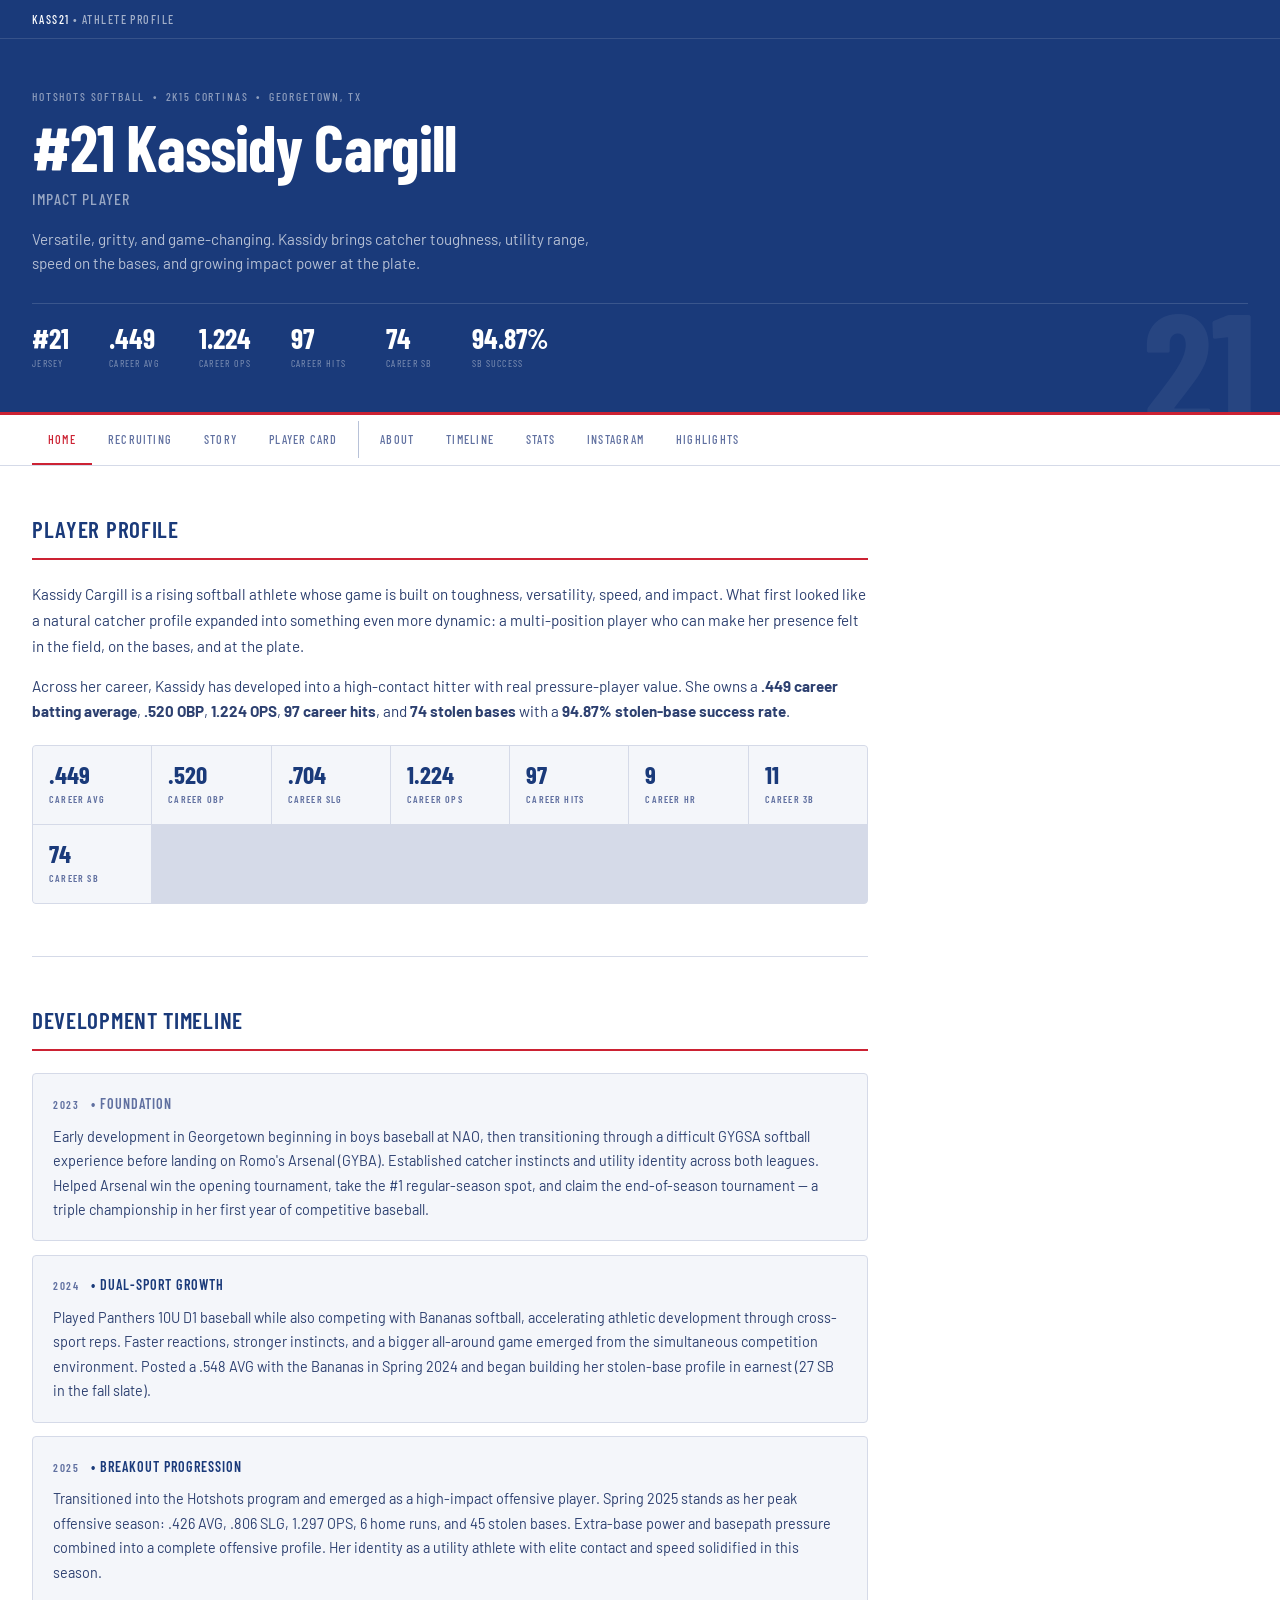
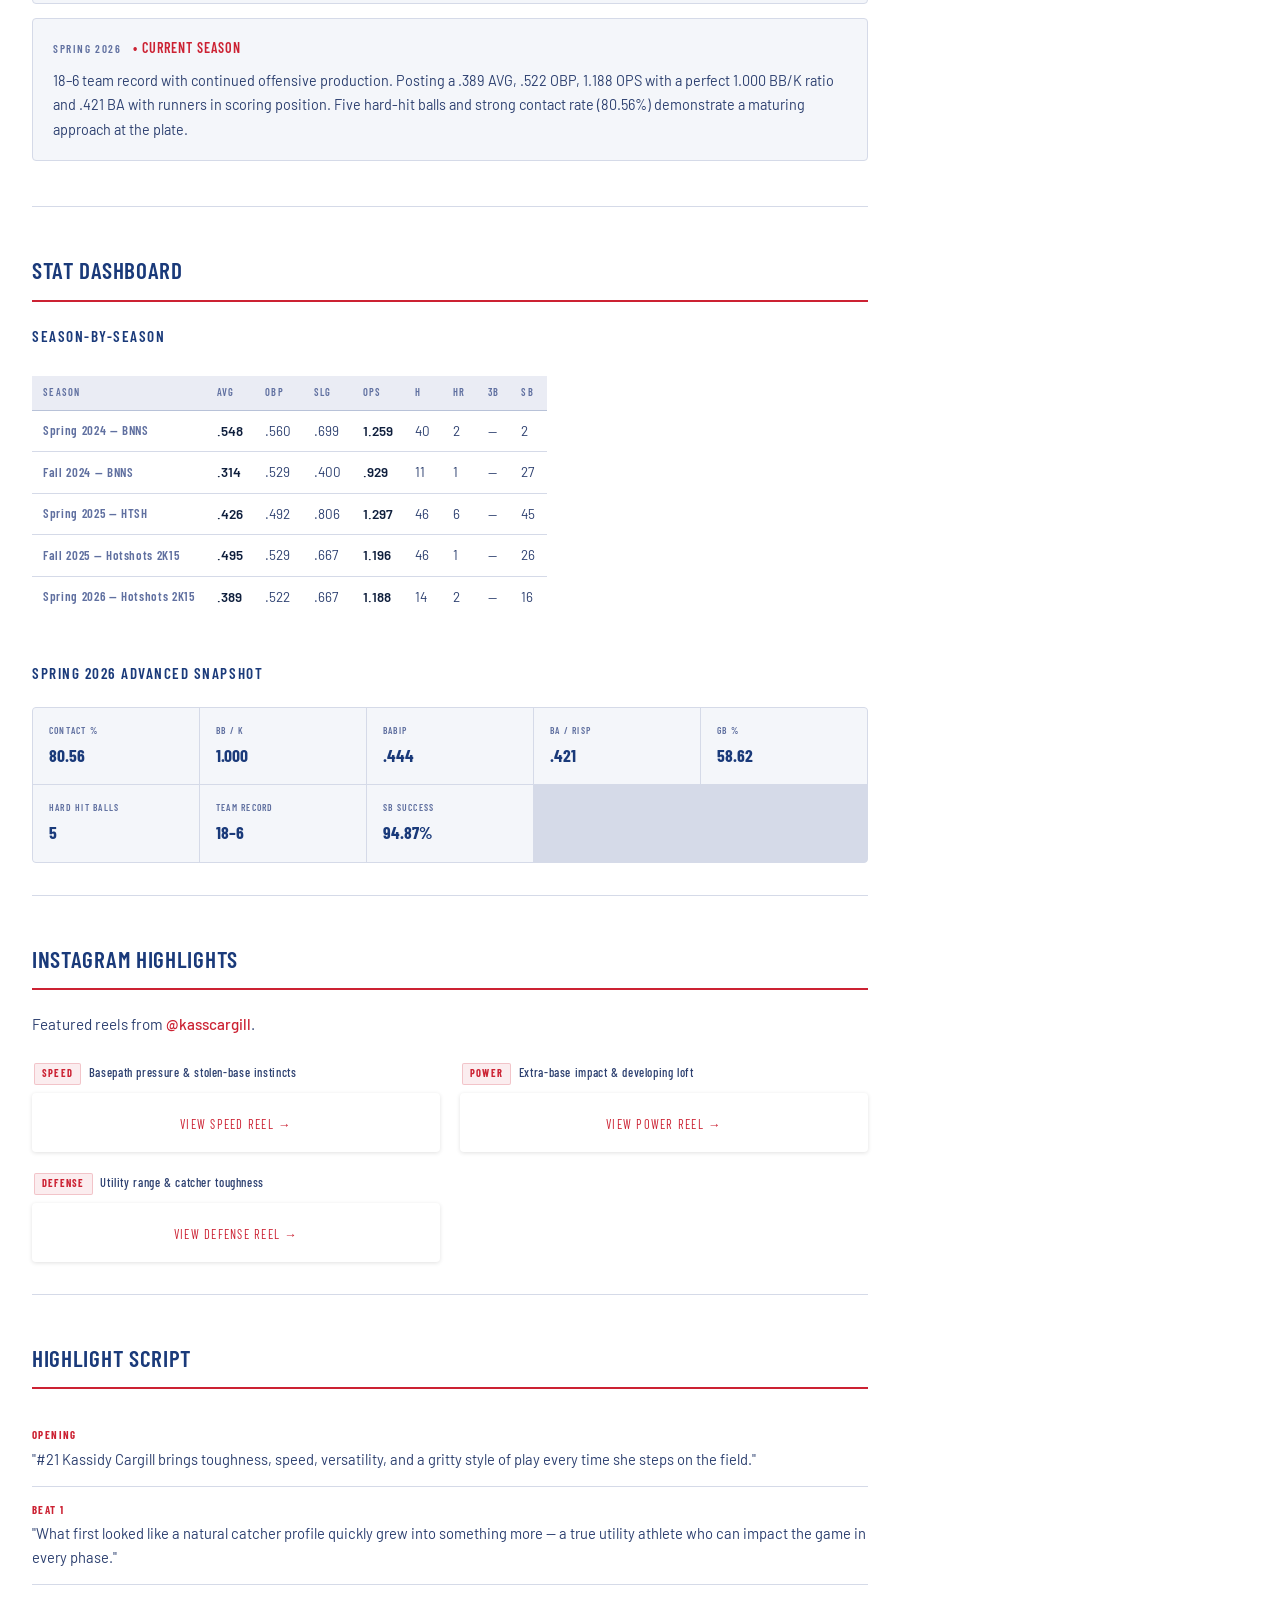
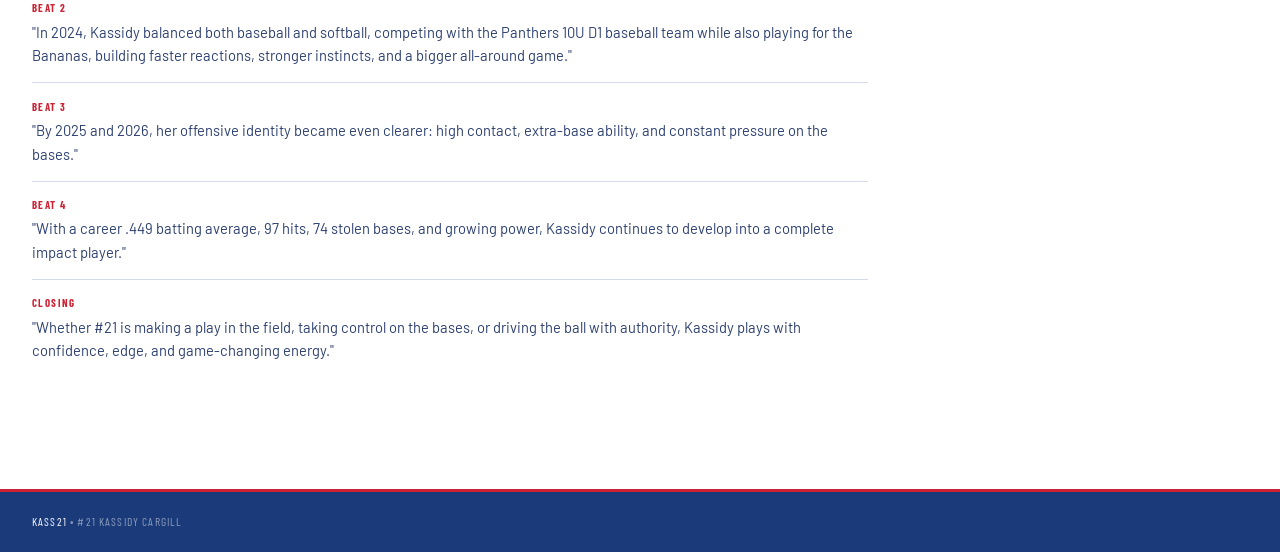
==== index.html @ 9a51c761 "Add files via upload" ====
<!DOCTYPE html>
<html lang="en">
<head>
    <meta charset="UTF-8" />
  <meta name="viewport" content="width=device-width, initial-scale=1.0" />
  <meta name="description" content="#21 Kassidy Cargill — Hotshots Softball, 2K15 Cortinas. .449 career AVG, 1.224 OPS, 74 stolen bases. Georgetown, TX." />
  <meta property="og:title" content="#21 Kassidy Cargill — Athlete Profile" />
  <meta property="og:description" content="Versatile utility athlete. .449 AVG · 1.224 OPS · 94.87% SB success. Georgetown, TX." />
  <meta property="og:type" content="website" />
  <meta property="og:url" content="https://jeremiah9980.github.io/kass21/index.html" />
  <meta name="twitter:card" content="summary" />
  <meta name="twitter:title" content="#21 Kassidy Cargill — Athlete Profile" />
  <meta name="twitter:description" content="Versatile utility athlete. .449 AVG · 1.224 OPS · 94.87% SB success. Georgetown, TX." />
  <title>Kassidy Cargill | #21 Athlete Profile</title>
  <link rel="preconnect" href="https://fonts.googleapis.com" />
  <link rel="preconnect" href="https://fonts.gstatic.com" crossorigin />
  <link href="https://fonts.googleapis.com/css2?family=Barlow+Condensed:wght@400;500;600;700&family=Barlow:ital,wght@0,400;0,500;1,400&display=swap" rel="stylesheet" />
  <style>
    *, *::before, *::after { box-sizing: border-box; margin: 0; padding: 0; }
    :root {
      --bg: #ffffff; --surf: #f4f6fa; --surf2: #eaecf4;
      --border: #d5dae8; --border2: #b8c2d8;
      --text: #0f1f3d; --muted: #6070a0; --dim: #2d4070;
      --red: #cc2233; --red-d: rgba(204,34,51,0.08); --red-b: rgba(204,34,51,0.20);
      --blue: #1a3a7a; --blue-d: rgba(26,58,122,0.07); --blue-b: rgba(26,58,122,0.18);
    }
    html { font-size: 16px; scroll-behavior: smooth; }
    body { background: var(--bg); color: var(--text); font-family: 'Barlow', sans-serif; font-weight: 400; line-height: 1.7; min-height: 100vh; }

    .brand-bar { background: var(--blue); border-bottom: 1px solid rgba(255,255,255,0.12); padding: 0.55rem 2rem; font-family: 'Barlow Condensed', sans-serif; font-size: 0.75rem; font-weight: 500; letter-spacing: 0.12em; text-transform: uppercase; color: rgba(255,255,255,0.6); }
    .brand-bar span { color: #fff; }

    .hero { background: var(--blue); border-bottom: 3px solid var(--red); padding: 3rem 2rem 2.5rem; position: relative; overflow: hidden; }
    .hero-eyebrow { font-family: 'Barlow Condensed', sans-serif; font-size: 0.72rem; font-weight: 500; letter-spacing: 0.16em; text-transform: uppercase; color: rgba(255,255,255,0.5); margin-bottom: 0.5rem; }
    .hero h1 { font-family: 'Barlow Condensed', sans-serif; font-size: clamp(2.4rem, 6vw, 4rem); font-weight: 700; line-height: 1; color: #fff; letter-spacing: -0.01em; margin-bottom: 0.4rem; }
    .hero-sub { font-family: 'Barlow Condensed', sans-serif; font-size: 1rem; font-weight: 500; letter-spacing: 0.06em; text-transform: uppercase; color: rgba(255,255,255,0.55); margin-bottom: 0.9rem; }
    .hero-desc { font-size: 0.95rem; color: rgba(255,255,255,0.68); max-width: 580px; line-height: 1.6; margin-bottom: 1.75rem; }
    .hero-stats { display: flex; gap: 2.5rem; flex-wrap: wrap; border-top: 1px solid rgba(255,255,255,0.14); padding-top: 1.25rem; }
    .hero-stat-val { font-family: 'Barlow Condensed', sans-serif; font-size: 1.75rem; font-weight: 700; color: #fff; line-height: 1; }
    .hero-stat-label { font-family: 'Barlow Condensed', sans-serif; font-size: 0.62rem; letter-spacing: 0.13em; text-transform: uppercase; color: rgba(255,255,255,0.45); margin-top: 3px; }

    nav { background: var(--bg); border-bottom: 1px solid var(--border); padding: 0 2rem; display: flex; gap: 0; overflow-x: auto; }
    nav a { display: inline-block; padding: 0.85rem 1rem; font-family: 'Barlow Condensed', sans-serif; font-size: 0.76rem; font-weight: 500; letter-spacing: 0.1em; text-transform: uppercase; color: var(--muted); text-decoration: none; border-bottom: 2px solid transparent; transition: color 0.15s, border-color 0.15s; white-space: nowrap; }
    nav a:hover { color: var(--red); border-bottom-color: var(--red); }
    nav > span { display: inline-block; width: 1px; background: var(--border2); margin: 0.4rem 0.25rem; align-self: stretch; }

    main { max-width: 900px; padding: 0 2rem 5rem; }

    section { padding: 2.75rem 0 2rem; border-bottom: 1px solid var(--border); }
    section:last-child { border-bottom: none; }

    h2 { font-family: 'Barlow Condensed', sans-serif; font-size: 1.45rem; font-weight: 600; letter-spacing: 0.03em; text-transform: uppercase; color: var(--blue); margin-bottom: 1.4rem; padding-bottom: 0.55rem; border-bottom: 2px solid var(--red); }
    h3 { font-family: 'Barlow Condensed', sans-serif; font-size: 0.95rem; font-weight: 600; letter-spacing: 0.1em; text-transform: uppercase; color: var(--blue); margin: 1.75rem 0 0.65rem; }
    h3:first-of-type { margin-top: 0; }
    p { font-size: 0.95rem; color: var(--dim); line-height: 1.7; margin-bottom: 0.85rem; }
    p:last-child { margin-bottom: 0; }

    /* metric grid */
    .metric-grid { display: grid; grid-template-columns: repeat(auto-fit, minmax(110px, 1fr)); gap: 1px; background: var(--border); border: 1px solid var(--border); border-radius: 4px; overflow: hidden; margin: 1.25rem 0; }
    .metric-cell { background: var(--surf); padding: 1rem 1rem; }
    .metric-val { font-family: 'Barlow Condensed', sans-serif; font-size: 1.55rem; font-weight: 700; color: var(--blue); line-height: 1; }
    .metric-label { font-family: 'Barlow Condensed', sans-serif; font-size: 0.62rem; font-weight: 600; letter-spacing: 0.12em; text-transform: uppercase; color: var(--muted); margin-top: 4px; }

    /* timeline phases */
    .phase { background: var(--surf); border: 1px solid var(--border); border-radius: 4px; padding: 1.1rem 1.25rem; margin-bottom: 0.85rem; }
    .phase-header { display: flex; align-items: baseline; gap: 0.75rem; margin-bottom: 0.55rem; flex-wrap: wrap; }
    .phase-date { font-family: 'Barlow Condensed', sans-serif; font-size: 0.7rem; font-weight: 600; letter-spacing: 0.14em; text-transform: uppercase; color: var(--muted); }
    .phase-name { font-family: 'Barlow Condensed', sans-serif; font-size: 0.88rem; font-weight: 600; letter-spacing: 0.07em; text-transform: uppercase; }
    .phase-name.foundation { color: var(--muted); }
    .phase-name.breakout   { color: var(--blue); }
    .phase-name.transition { color: var(--blue); }
    .phase-name.champion   { color: var(--red); }
    .phase p { font-size: 0.9rem; }

    /* stats table */
    .stat-table { width: 100%; border-collapse: collapse; font-size: 0.84rem; margin: 1rem 0; overflow-x: auto; display: block; }
    .stat-table th { font-family: 'Barlow Condensed', sans-serif; font-size: 0.65rem; letter-spacing: 0.12em; text-transform: uppercase; color: var(--muted); text-align: left; padding: 0.5rem 0.7rem; border-bottom: 1px solid var(--border2); font-weight: 600; background: var(--surf2); white-space: nowrap; }
    .stat-table td { padding: 0.55rem 0.7rem; color: var(--dim); border-bottom: 1px solid var(--border); white-space: nowrap; }
    .stat-table tr:last-child td { border-bottom: none; }
    .stat-table td.bold { font-weight: 600; color: var(--text); }
    .stat-table td.season { font-family: 'Barlow Condensed', sans-serif; font-size: 0.8rem; font-weight: 600; color: var(--muted); letter-spacing: 0.05em; }
    .stat-table tr:hover td { background: var(--surf); }

    /* advanced snapshot */
    .adv-grid { display: grid; grid-template-columns: repeat(auto-fit, minmax(140px, 1fr)); gap: 1px; background: var(--border); border: 1px solid var(--border); border-radius: 4px; overflow: hidden; margin-top: 1.25rem; }
    .adv-cell { background: var(--surf); padding: 0.85rem 1rem; }
    .adv-label { font-family: 'Barlow Condensed', sans-serif; font-size: 0.6rem; font-weight: 600; letter-spacing: 0.13em; text-transform: uppercase; color: var(--muted); margin-bottom: 3px; }
    .adv-val { font-family: 'Barlow Condensed', sans-serif; font-size: 1.1rem; font-weight: 700; color: var(--blue); }

    /* instagram */
    .ig-grid { display: grid; grid-template-columns: repeat(auto-fit, minmax(240px, 1fr)); gap: 1rem; }
    .ig-card { background: var(--surf); border: 1px solid var(--border); border-radius: 4px; overflow: hidden; }
    .ig-card-head { background: var(--blue); padding: 0.65rem 1rem; }
    .ig-card-tag { font-family: 'Barlow Condensed', sans-serif; font-size: 1rem; font-weight: 700; color: #fff; }
    .ig-card-sub { font-family: 'Barlow Condensed', sans-serif; font-size: 0.68rem; letter-spacing: 0.1em; text-transform: uppercase; color: rgba(255,255,255,0.55); margin-top: 1px; }
    .ig-card-body { padding: 0.9rem 1rem; }
    .ig-card-body p { font-size: 0.85rem; color: var(--dim); margin-bottom: 0.6rem; }
    .ig-link { font-family: 'Barlow Condensed', sans-serif; font-size: 0.72rem; font-weight: 600; letter-spacing: 0.08em; text-transform: uppercase; color: var(--red); text-decoration: none; }
    .ig-link:hover { text-decoration: underline; }

    /* reel script */
    .reel-item { padding: 0.9rem 0; border-bottom: 1px solid var(--border); }
    .reel-item:last-child { border-bottom: none; }
    .reel-beat { font-family: 'Barlow Condensed', sans-serif; font-size: 0.68rem; font-weight: 700; letter-spacing: 0.13em; text-transform: uppercase; color: var(--red); margin-bottom: 3px; }
    .reel-text { font-size: 0.92rem; color: var(--dim); line-height: 1.6; }

    /* ── INSTAGRAM EMBEDS ── */
    .ig-embed-grid { display: grid; grid-template-columns: repeat(auto-fit, minmax(280px, 1fr)); gap: 1.25rem; align-items: start; }
    .ig-embed-wrap { display: flex; flex-direction: column; gap: 0.5rem; }
    .ig-embed-label { font-family: 'Barlow Condensed', sans-serif; font-size: 0.78rem; font-weight: 500; letter-spacing: 0.05em; color: var(--dim); padding: 0 2px; }
    .ig-embed-tag { display: inline-block; background: var(--red-d); color: var(--red); border: 1px solid var(--red-b); font-weight: 700; font-size: 0.65rem; letter-spacing: 0.12em; text-transform: uppercase; padding: 1px 7px; border-radius: 2px; margin-right: 4px; }

    footer { background: var(--blue); border-top: 3px solid var(--red); padding: 1.25rem 2rem; font-family: 'Barlow Condensed', sans-serif; font-size: 0.72rem; letter-spacing: 0.1em; text-transform: uppercase; color: rgba(255,255,255,0.5); }
    footer span { color: #fff; }
    nav a.active, nav a[aria-current="page"] {
      color: var(--red);
      border-bottom-color: var(--red);
    }
  </style>
</head>
<body>

<div class="brand-bar"><span>Kass21</span> &bull; Athlete Profile</div>

<header class="hero">
  <div style="font-family:'Barlow Condensed',sans-serif;font-size:clamp(5rem,18vw,10rem);font-weight:700;line-height:1;color:rgba(255,255,255,0.06);position:absolute;right:1.5rem;bottom:-0.2em;pointer-events:none;user-select:none;" aria-hidden="true">21</div>
  <p class="hero-eyebrow">Hotshots Softball &nbsp;&bull;&nbsp; 2K15 Cortinas &nbsp;&bull;&nbsp; Georgetown, TX</p>
  <h1>#21 Kassidy Cargill</h1>
  <p class="hero-sub">Impact Player</p>
  <p class="hero-desc">Versatile, gritty, and game-changing. Kassidy brings catcher toughness, utility range, speed on the bases, and growing impact power at the plate.</p>
  <div class="hero-stats">
    <div><div class="hero-stat-val">#21</div><div class="hero-stat-label">Jersey</div></div>
    <div><div class="hero-stat-val">.449</div><div class="hero-stat-label">Career AVG</div></div>
    <div><div class="hero-stat-val">1.224</div><div class="hero-stat-label">Career OPS</div></div>
    <div><div class="hero-stat-val">97</div><div class="hero-stat-label">Career Hits</div></div>
    <div><div class="hero-stat-val">74</div><div class="hero-stat-label">Career SB</div></div>
    <div><div class="hero-stat-val">94.87%</div><div class="hero-stat-label">SB Success</div></div>
  </div>
</header>

<nav>
    <a href="index.html" aria-current="page" class="active">Home</a>
    <a href="recruiting_v2.html">Recruiting</a>
    <a href="story.html">Story</a>
    <a href="player-card.html">Player Card</a>
    <span style="display:inline-block;width:1px;background:var(--border2);margin:0.4rem 0.3rem;align-self:stretch;"></span>
    <a href="#about">About</a>
    <a href="#timeline">Timeline</a>
    <a href="#stats">Stats</a>
    <a href="#instagram">Instagram</a>
    <a href="#reel">Highlights</a>
  </nav>

<main>

  <section id="about">
    <h2>Player Profile</h2>
    <p>Kassidy Cargill is a rising softball athlete whose game is built on toughness, versatility, speed, and impact. What first looked like a natural catcher profile expanded into something even more dynamic: a multi-position player who can make her presence felt in the field, on the bases, and at the plate.</p>
    <p>Across her career, Kassidy has developed into a high-contact hitter with real pressure-player value. She owns a <strong>.449 career batting average</strong>, <strong>.520 OBP</strong>, <strong>1.224 OPS</strong>, <strong>97 career hits</strong>, and <strong>74 stolen bases</strong> with a <strong>94.87% stolen-base success rate</strong>.</p>

    <div class="metric-grid">
      <div class="metric-cell"><div class="metric-val">.449</div><div class="metric-label">Career AVG</div></div>
      <div class="metric-cell"><div class="metric-val">.520</div><div class="metric-label">Career OBP</div></div>
      <div class="metric-cell"><div class="metric-val">.704</div><div class="metric-label">Career SLG</div></div>
      <div class="metric-cell"><div class="metric-val">1.224</div><div class="metric-label">Career OPS</div></div>
      <div class="metric-cell"><div class="metric-val">97</div><div class="metric-label">Career Hits</div></div>
      <div class="metric-cell"><div class="metric-val">9</div><div class="metric-label">Career HR</div></div>
      <div class="metric-cell"><div class="metric-val">11</div><div class="metric-label">Career 3B</div></div>
      <div class="metric-cell"><div class="metric-val">74</div><div class="metric-label">Career SB</div></div>
    </div>
  </section>

  <section id="timeline">
    <h2>Development Timeline</h2>

    <div class="phase">
      <div class="phase-header">
        <span class="phase-date">2023</span>
        <span class="phase-name foundation">&bull; Foundation</span>
      </div>
      <p>Early development in Georgetown beginning in boys baseball at NAO, then transitioning through a difficult GYGSA softball experience before landing on Romo's Arsenal (GYBA). Established catcher instincts and utility identity across both leagues. Helped Arsenal win the opening tournament, take the #1 regular-season spot, and claim the end-of-season tournament — a triple championship in her first year of competitive baseball.</p>
    </div>

    <div class="phase">
      <div class="phase-header">
        <span class="phase-date">2024</span>
        <span class="phase-name transition">&bull; Dual-Sport Growth</span>
      </div>
      <p>Played Panthers 10U D1 baseball while also competing with Bananas softball, accelerating athletic development through cross-sport reps. Faster reactions, stronger instincts, and a bigger all-around game emerged from the simultaneous competition environment. Posted a .548 AVG with the Bananas in Spring 2024 and began building her stolen-base profile in earnest (27 SB in the fall slate).</p>
    </div>

    <div class="phase">
      <div class="phase-header">
        <span class="phase-date">2025</span>
        <span class="phase-name breakout">&bull; Breakout Progression</span>
      </div>
      <p>Transitioned into the Hotshots program and emerged as a high-impact offensive player. Spring 2025 stands as her peak offensive season: .426 AVG, .806 SLG, 1.297 OPS, 6 home runs, and 45 stolen bases. Extra-base power and basepath pressure combined into a complete offensive profile. Her identity as a utility athlete with elite contact and speed solidified in this season.</p>
    </div>

    <div class="phase">
      <div class="phase-header">
        <span class="phase-date">Spring 2026</span>
        <span class="phase-name champion">&bull; Current Season</span>
      </div>
      <p>18–6 team record with continued offensive production. Posting a .389 AVG, .522 OBP, 1.188 OPS with a perfect 1.000 BB/K ratio and .421 BA with runners in scoring position. Five hard-hit balls and strong contact rate (80.56%) demonstrate a maturing approach at the plate.</p>
    </div>
  </section>

  <section id="stats">
    <h2>Stat Dashboard</h2>

    <h3>Season-by-Season</h3>
    <div style="overflow-x:auto;">
      <table class="stat-table">
        <thead>
          <tr>
            <th>Season</th>
            <th>AVG</th>
            <th>OBP</th>
            <th>SLG</th>
            <th>OPS</th>
            <th>H</th>
            <th>HR</th>
            <th>3B</th>
            <th>SB</th>
          </tr>
        </thead>
        <tbody>
          <tr>
            <td class="season">Spring 2024 — BNNS</td>
            <td class="bold">.548</td><td>.560</td><td>.699</td><td class="bold">1.259</td>
            <td>40</td><td>2</td><td>—</td><td>2</td>
          </tr>
          <tr>
            <td class="season">Fall 2024 — BNNS</td>
            <td class="bold">.314</td><td>.529</td><td>.400</td><td class="bold">.929</td>
            <td>11</td><td>1</td><td>—</td><td>27</td>
          </tr>
          <tr>
            <td class="season">Spring 2025 — HTSH</td>
            <td class="bold">.426</td><td>.492</td><td>.806</td><td class="bold">1.297</td>
            <td>46</td><td>6</td><td>—</td><td>45</td>
          </tr>
          <tr>
            <td class="season">Fall 2025 — Hotshots 2K15</td>
            <td class="bold">.495</td><td>.529</td><td>.667</td><td class="bold">1.196</td>
            <td>46</td><td>1</td><td>—</td><td>26</td>
          </tr>
          <tr>
            <td class="season">Spring 2026 — Hotshots 2K15</td>
            <td class="bold">.389</td><td>.522</td><td>.667</td><td class="bold">1.188</td>
            <td>14</td><td>2</td><td>—</td><td>16</td>
          </tr>
        </tbody>
      </table>
    </div>

    <h3>Spring 2026 Advanced Snapshot</h3>
    <div class="adv-grid">
      <div class="adv-cell"><div class="adv-label">Contact %</div><div class="adv-val">80.56</div></div>
      <div class="adv-cell"><div class="adv-label">BB / K</div><div class="adv-val">1.000</div></div>
      <div class="adv-cell"><div class="adv-label">BABIP</div><div class="adv-val">.444</div></div>
      <div class="adv-cell"><div class="adv-label">BA / RISP</div><div class="adv-val">.421</div></div>
      <div class="adv-cell"><div class="adv-label">GB %</div><div class="adv-val">58.62</div></div>
      <div class="adv-cell"><div class="adv-label">Hard Hit Balls</div><div class="adv-val">5</div></div>
      <div class="adv-cell"><div class="adv-label">Team Record</div><div class="adv-val">18–6</div></div>
      <div class="adv-cell"><div class="adv-label">SB Success</div><div class="adv-val">94.87%</div></div>
    </div>
  </section>

    <section id="instagram">
    <h2>Instagram Highlights</h2>
    <p style="margin-bottom:1.5rem;">Featured reels from <a href="https://instagram.com/kasscargill" style="color:var(--red);text-decoration:none;font-weight:500;" target="_blank">@kasscargill</a>.</p>

    <div class="ig-embed-grid">

      <div class="ig-embed-wrap">
        <div class="ig-embed-label"><span class="ig-embed-tag">Speed</span> Basepath pressure &amp; stolen-base instincts</div>
        <blockquote class="instagram-media"
          data-instgrm-captioned
          data-instgrm-permalink="https://www.instagram.com/reel/DOzhUEeAPxw/?utm_source=ig_embed"
          data-instgrm-version="14"
          style="background:#fff;border:0;border-radius:4px;box-shadow:0 1px 4px rgba(0,0,0,0.12);margin:0;min-width:0;padding:0;width:100%;">
          <div style="padding:1rem;text-align:center;"><a href="https://www.instagram.com/reel/DOzhUEeAPxw/" target="_blank" style="color:var(--red);font-family:'Barlow Condensed',sans-serif;font-size:0.78rem;letter-spacing:0.1em;text-transform:uppercase;text-decoration:none;">View Speed Reel &rarr;</a></div>
        </blockquote>
      </div>

      <div class="ig-embed-wrap">
        <div class="ig-embed-label"><span class="ig-embed-tag">Power</span> Extra-base impact &amp; developing loft</div>
        <blockquote class="instagram-media"
          data-instgrm-captioned
          data-instgrm-permalink="https://www.instagram.com/reel/DWRMNXgANr9/?utm_source=ig_embed"
          data-instgrm-version="14"
          style="background:#fff;border:0;border-radius:4px;box-shadow:0 1px 4px rgba(0,0,0,0.12);margin:0;min-width:0;padding:0;width:100%;">
          <div style="padding:1rem;text-align:center;"><a href="https://www.instagram.com/reel/DWRMNXgANr9/" target="_blank" style="color:var(--red);font-family:'Barlow Condensed',sans-serif;font-size:0.78rem;letter-spacing:0.1em;text-transform:uppercase;text-decoration:none;">View Power Reel &rarr;</a></div>
        </blockquote>
      </div>

      <div class="ig-embed-wrap">
        <div class="ig-embed-label"><span class="ig-embed-tag">Defense</span> Utility range &amp; catcher toughness</div>
        <blockquote class="instagram-media"
          data-instgrm-captioned
          data-instgrm-permalink="https://www.instagram.com/reel/DVEUSjmAOhD/?utm_source=ig_embed"
          data-instgrm-version="14"
          style="background:#fff;border:0;border-radius:4px;box-shadow:0 1px 4px rgba(0,0,0,0.12);margin:0;min-width:0;padding:0;width:100%;">
          <div style="padding:1rem;text-align:center;"><a href="https://www.instagram.com/reel/DVEUSjmAOhD/" target="_blank" style="color:var(--red);font-family:'Barlow Condensed',sans-serif;font-size:0.78rem;letter-spacing:0.1em;text-transform:uppercase;text-decoration:none;">View Defense Reel &rarr;</a></div>
        </blockquote>
      </div>

    </div>
    <script async src="//www.instagram.com/embed.js"></script>
  </section>

  <section id="reel">
    <h2>Highlight Script</h2>

    <div class="reel-item">
      <div class="reel-beat">Opening</div>
      <div class="reel-text">"#21 Kassidy Cargill brings toughness, speed, versatility, and a gritty style of play every time she steps on the field."</div>
    </div>
    <div class="reel-item">
      <div class="reel-beat">Beat 1</div>
      <div class="reel-text">"What first looked like a natural catcher profile quickly grew into something more — a true utility athlete who can impact the game in every phase."</div>
    </div>
    <div class="reel-item">
      <div class="reel-beat">Beat 2</div>
      <div class="reel-text">"In 2024, Kassidy balanced both baseball and softball, competing with the Panthers 10U D1 baseball team while also playing for the Bananas, building faster reactions, stronger instincts, and a bigger all-around game."</div>
    </div>
    <div class="reel-item">
      <div class="reel-beat">Beat 3</div>
      <div class="reel-text">"By 2025 and 2026, her offensive identity became even clearer: high contact, extra-base ability, and constant pressure on the bases."</div>
    </div>
    <div class="reel-item">
      <div class="reel-beat">Beat 4</div>
      <div class="reel-text">"With a career .449 batting average, 97 hits, 74 stolen bases, and growing power, Kassidy continues to develop into a complete impact player."</div>
    </div>
    <div class="reel-item">
      <div class="reel-beat">Closing</div>
      <div class="reel-text">"Whether #21 is making a play in the field, taking control on the bases, or driving the ball with authority, Kassidy plays with confidence, edge, and game-changing energy."</div>
    </div>
  </section>

</main>

<footer><span>Kass21</span> &bull; #21 Kassidy Cargill</footer>

</body>
</html>
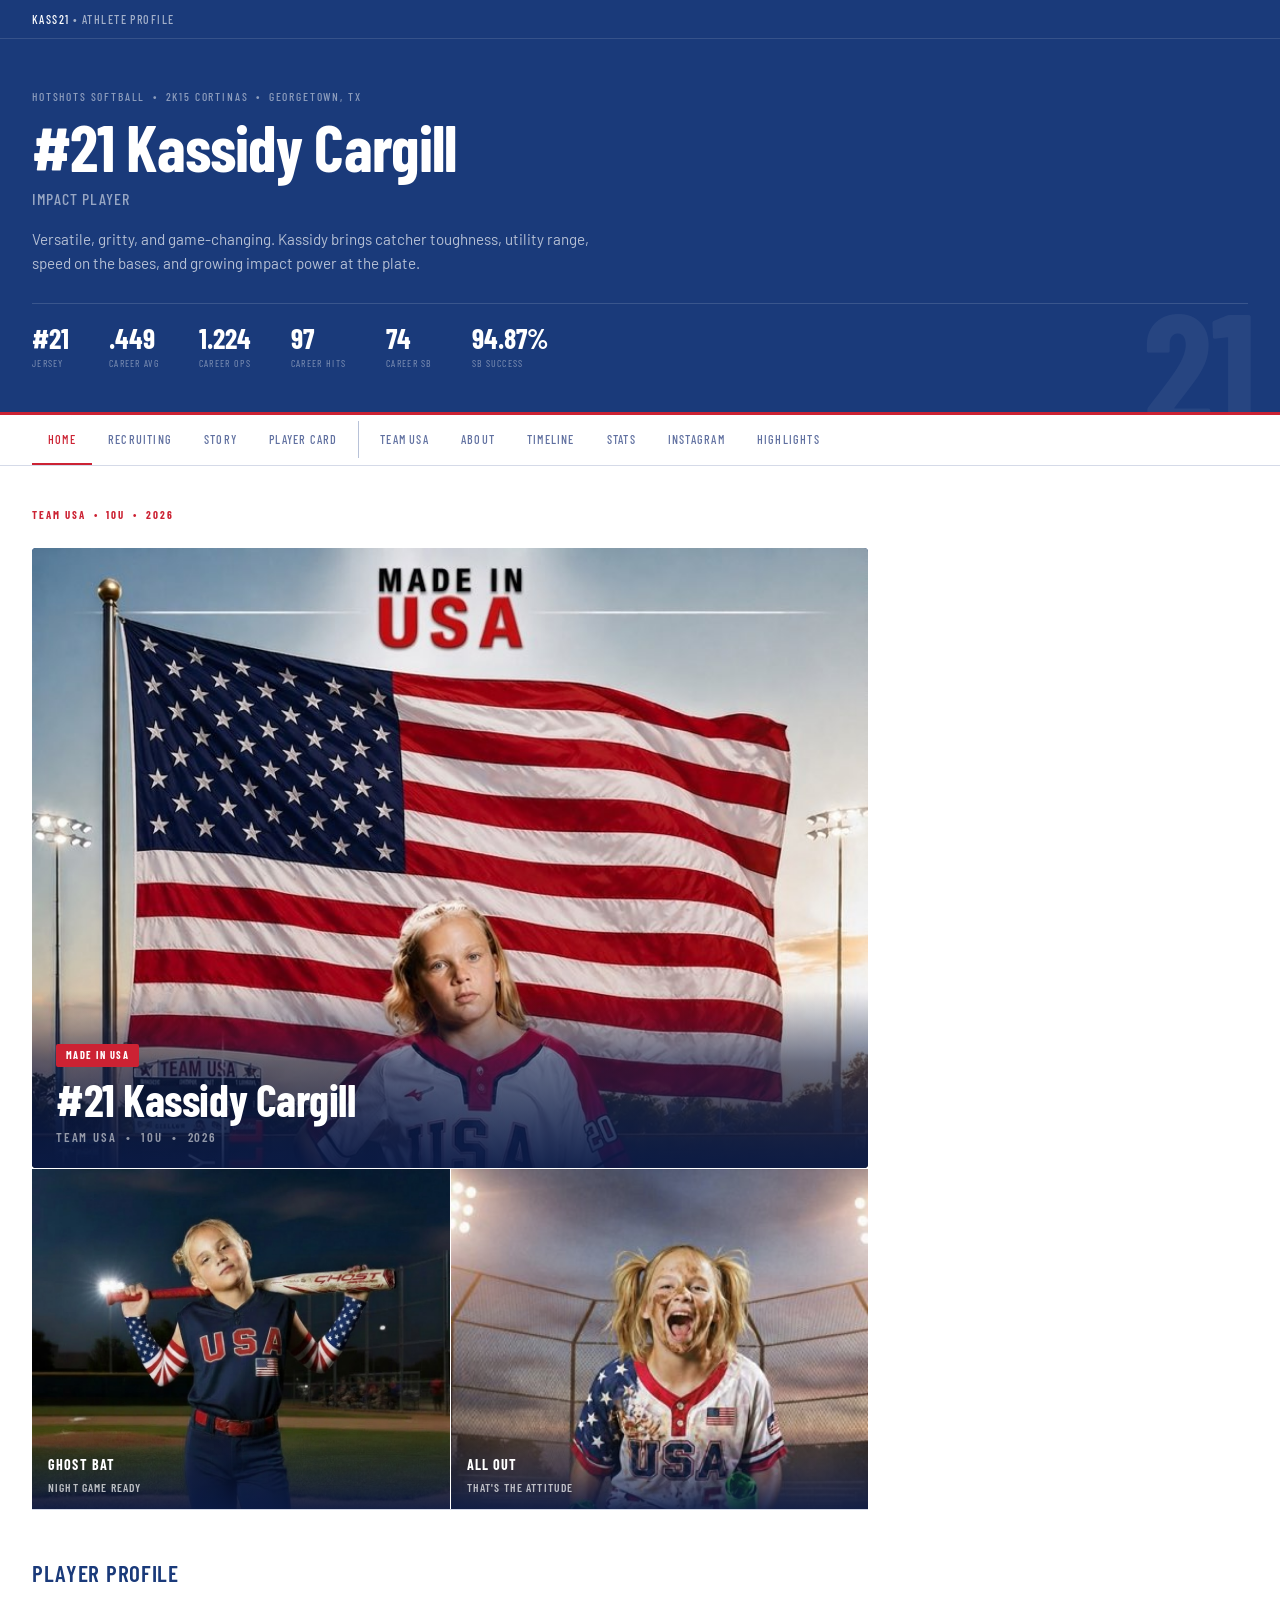
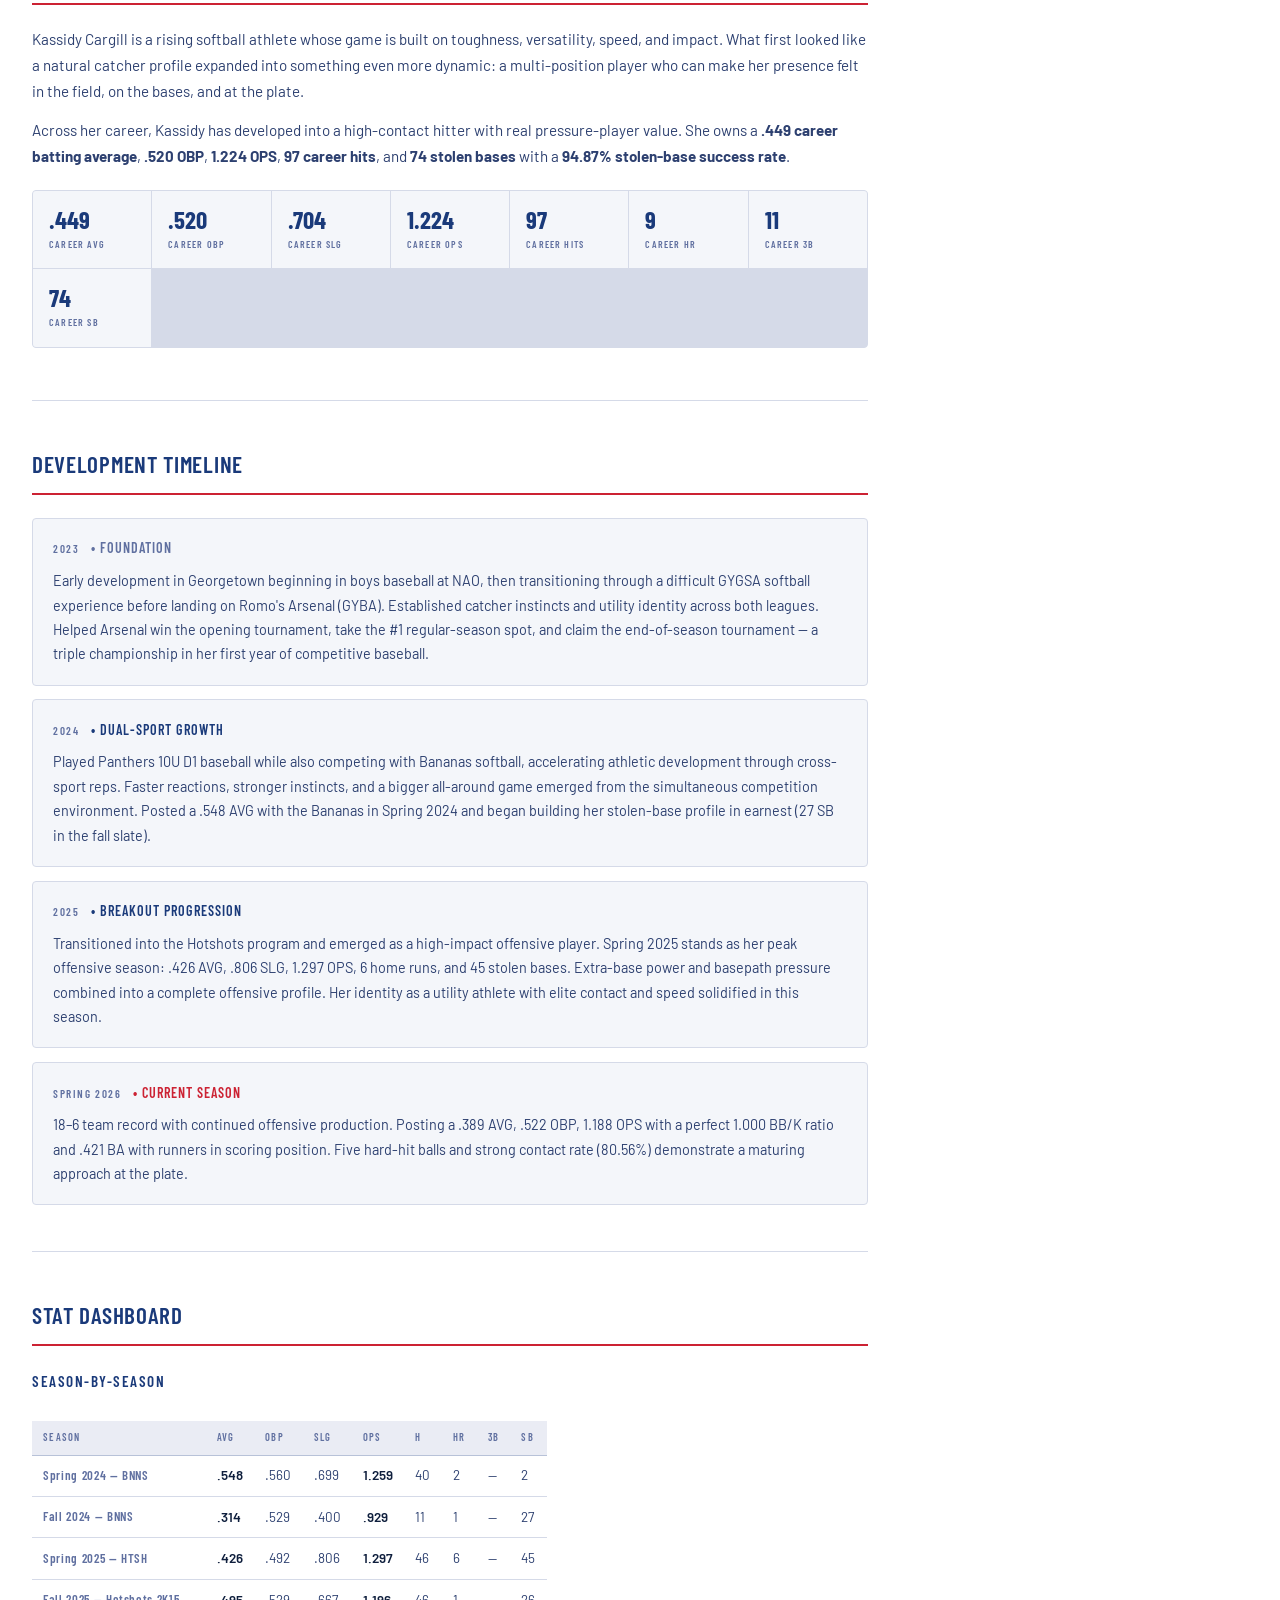
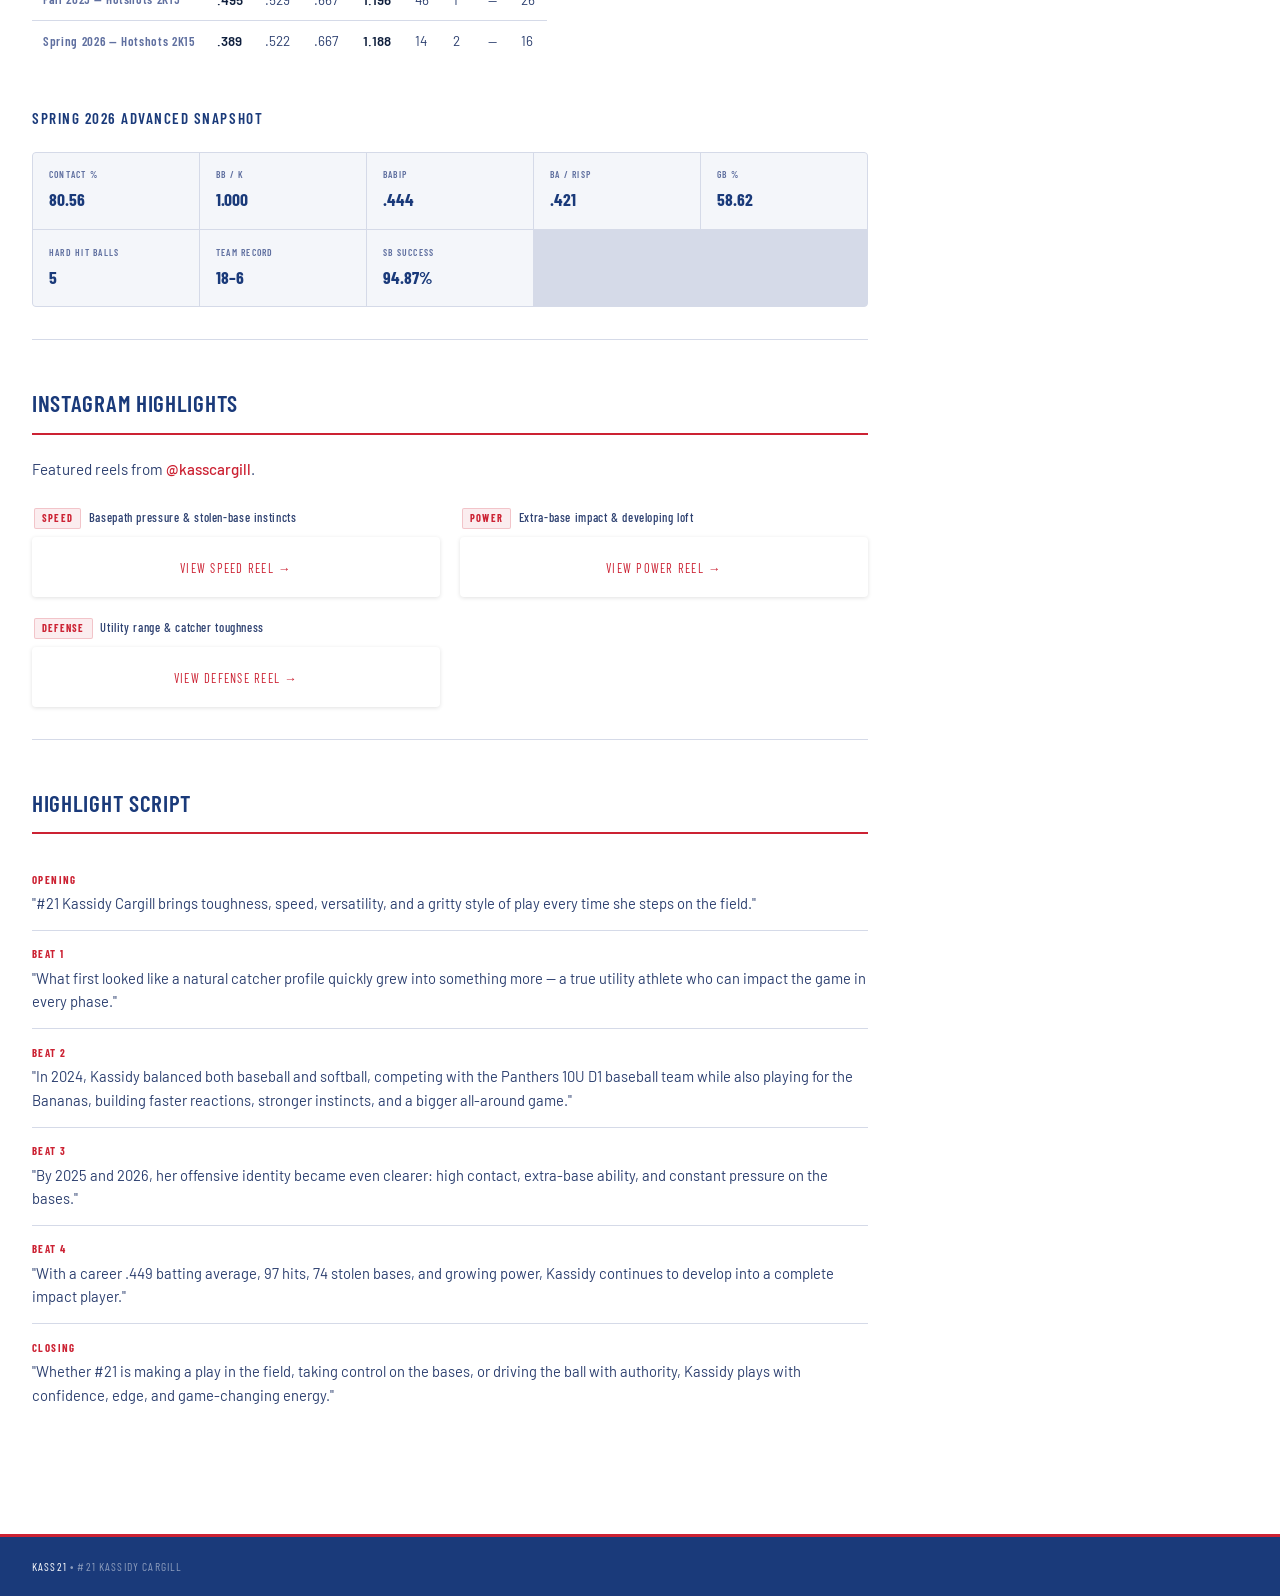
==== commit 2f9c42bf: "Add files via upload" ====
--- a/index.html
+++ b/index.html
@@ -110,6 +110,120 @@
     .ig-embed-label { font-family: 'Barlow Condensed', sans-serif; font-size: 0.78rem; font-weight: 500; letter-spacing: 0.05em; color: var(--dim); padding: 0 2px; }
     .ig-embed-tag { display: inline-block; background: var(--red-d); color: var(--red); border: 1px solid var(--red-b); font-weight: 700; font-size: 0.65rem; letter-spacing: 0.12em; text-transform: uppercase; padding: 1px 7px; border-radius: 2px; margin-right: 4px; }
 
+
+    /* ── TEAM USA FEATURE ── */
+    .usa-section {
+      padding: 0;
+      border-bottom: 1px solid var(--border);
+    }
+    .usa-header {
+      display: flex;
+      align-items: baseline;
+      gap: 1rem;
+      padding: 2.5rem 0 1.5rem;
+      flex-wrap: wrap;
+    }
+    .usa-eyebrow {
+      font-family: 'Barlow Condensed', sans-serif;
+      font-size: 0.68rem;
+      font-weight: 700;
+      letter-spacing: 0.18em;
+      text-transform: uppercase;
+      color: var(--red);
+    }
+    /* Hero portrait — full bleed feature card */
+    .usa-portrait-wrap {
+      position: relative;
+      border-radius: 4px;
+      overflow: hidden;
+      background: var(--blue);
+      margin-bottom: 1px;
+    }
+    .usa-portrait-wrap img {
+      width: 100%;
+      display: block;
+      max-height: 620px;
+      object-fit: cover;
+      object-position: top center;
+    }
+    .usa-portrait-badge {
+      position: absolute;
+      bottom: 0;
+      left: 0;
+      right: 0;
+      background: linear-gradient(to top, rgba(10,26,70,0.95) 0%, rgba(10,26,70,0.6) 60%, transparent 100%);
+      padding: 3rem 1.5rem 1.25rem;
+    }
+    .usa-portrait-title {
+      font-family: 'Barlow Condensed', sans-serif;
+      font-size: clamp(1.8rem, 5vw, 2.8rem);
+      font-weight: 700;
+      color: #ffffff;
+      line-height: 1;
+      letter-spacing: -0.01em;
+      margin-bottom: 0.3rem;
+    }
+    .usa-portrait-sub {
+      font-family: 'Barlow Condensed', sans-serif;
+      font-size: 0.8rem;
+      font-weight: 600;
+      letter-spacing: 0.14em;
+      text-transform: uppercase;
+      color: rgba(255,255,255,0.55);
+    }
+    .usa-portrait-tag {
+      display: inline-block;
+      background: var(--red);
+      color: #fff;
+      font-family: 'Barlow Condensed', sans-serif;
+      font-size: 0.65rem;
+      font-weight: 700;
+      letter-spacing: 0.14em;
+      text-transform: uppercase;
+      padding: 3px 10px;
+      border-radius: 2px;
+      margin-bottom: 0.6rem;
+    }
+    /* Two supporting photos */
+    .usa-duo {
+      display: grid;
+      grid-template-columns: 1fr 1fr;
+      gap: 1px;
+    }
+    @media (max-width: 500px) { .usa-duo { grid-template-columns: 1fr; } }
+    .usa-duo-cell {
+      position: relative;
+      background: var(--blue);
+      overflow: hidden;
+    }
+    .usa-duo-cell img {
+      width: 100%;
+      display: block;
+      height: 340px;
+      object-fit: cover;
+      object-position: top center;
+      transition: transform 0.4s ease;
+    }
+    .usa-duo-cell:hover img { transform: scale(1.03); }
+    .usa-duo-caption {
+      position: absolute;
+      bottom: 0; left: 0; right: 0;
+      background: linear-gradient(to top, rgba(10,26,70,0.9) 0%, transparent 100%);
+      padding: 1.5rem 1rem 0.75rem;
+      font-family: 'Barlow Condensed', sans-serif;
+      font-size: 0.72rem;
+      font-weight: 600;
+      letter-spacing: 0.1em;
+      text-transform: uppercase;
+      color: rgba(255,255,255,0.7);
+    }
+    .usa-duo-caption strong {
+      display: block;
+      font-size: 0.88rem;
+      color: #fff;
+      margin-bottom: 1px;
+    }
+
     footer { background: var(--blue); border-top: 3px solid var(--red); padding: 1.25rem 2rem; font-family: 'Barlow Condensed', sans-serif; font-size: 0.72rem; letter-spacing: 0.1em; text-transform: uppercase; color: rgba(255,255,255,0.5); }
     footer span { color: #fff; }
     nav a.active, nav a[aria-current="page"] {
@@ -144,6 +258,7 @@
     <a href="story.html">Story</a>
     <a href="player-card.html">Player Card</a>
     <span style="display:inline-block;width:1px;background:var(--border2);margin:0.4rem 0.3rem;align-self:stretch;"></span>
+    <a href="#teamusa">Team USA</a>
     <a href="#about">About</a>
     <a href="#timeline">Timeline</a>
     <a href="#stats">Stats</a>
@@ -152,6 +267,44 @@
   </nav>
 
 <main>
+
+  <!-- ── TEAM USA ── -->
+  <section id="teamusa" class="usa-section">
+    <div class="usa-header">
+      <span class="usa-eyebrow">Team USA &nbsp;&bull;&nbsp; 10U &nbsp;&bull;&nbsp; 2026</span>
+    </div>
+
+    <!-- Feature portrait -->
+    <div class="usa-portrait-wrap">
+      <img
+        src="usa-official-portrait-2026.jpeg"
+        alt="Kassidy Cargill — Team USA official portrait, #21, 10U, 2026. Standing at home plate with American flag backdrop."
+      />
+      <div class="usa-portrait-badge">
+        <div class="usa-portrait-tag">Made in USA</div>
+        <div class="usa-portrait-title">#21 Kassidy Cargill</div>
+        <div class="usa-portrait-sub">Team USA &nbsp;&bull;&nbsp; 10U &nbsp;&bull;&nbsp; 2026</div>
+      </div>
+    </div>
+
+    <!-- Duo row -->
+    <div class="usa-duo">
+      <div class="usa-duo-cell">
+        <img
+          src="usa-night-ghost-bat.jpeg"
+          alt="Kassidy Cargill — night game photo in navy USA jersey with star-and-stripe sleeves, Ghost bat over shoulders at home plate."
+        />
+        <div class="usa-duo-caption"><strong>Ghost Bat</strong>Night Game Ready</div>
+      </div>
+      <div class="usa-duo-cell">
+        <img
+          src="usa-action-celebration.png"
+          alt="Kassidy Cargill — action celebration shot in USA uniform, mud-covered, exuberant, holding green bats."
+        />
+        <div class="usa-duo-caption"><strong>All Out</strong>That's the attitude</div>
+      </div>
+    </div>
+  </section>
 
   <section id="about">
     <h2>Player Profile</h2>
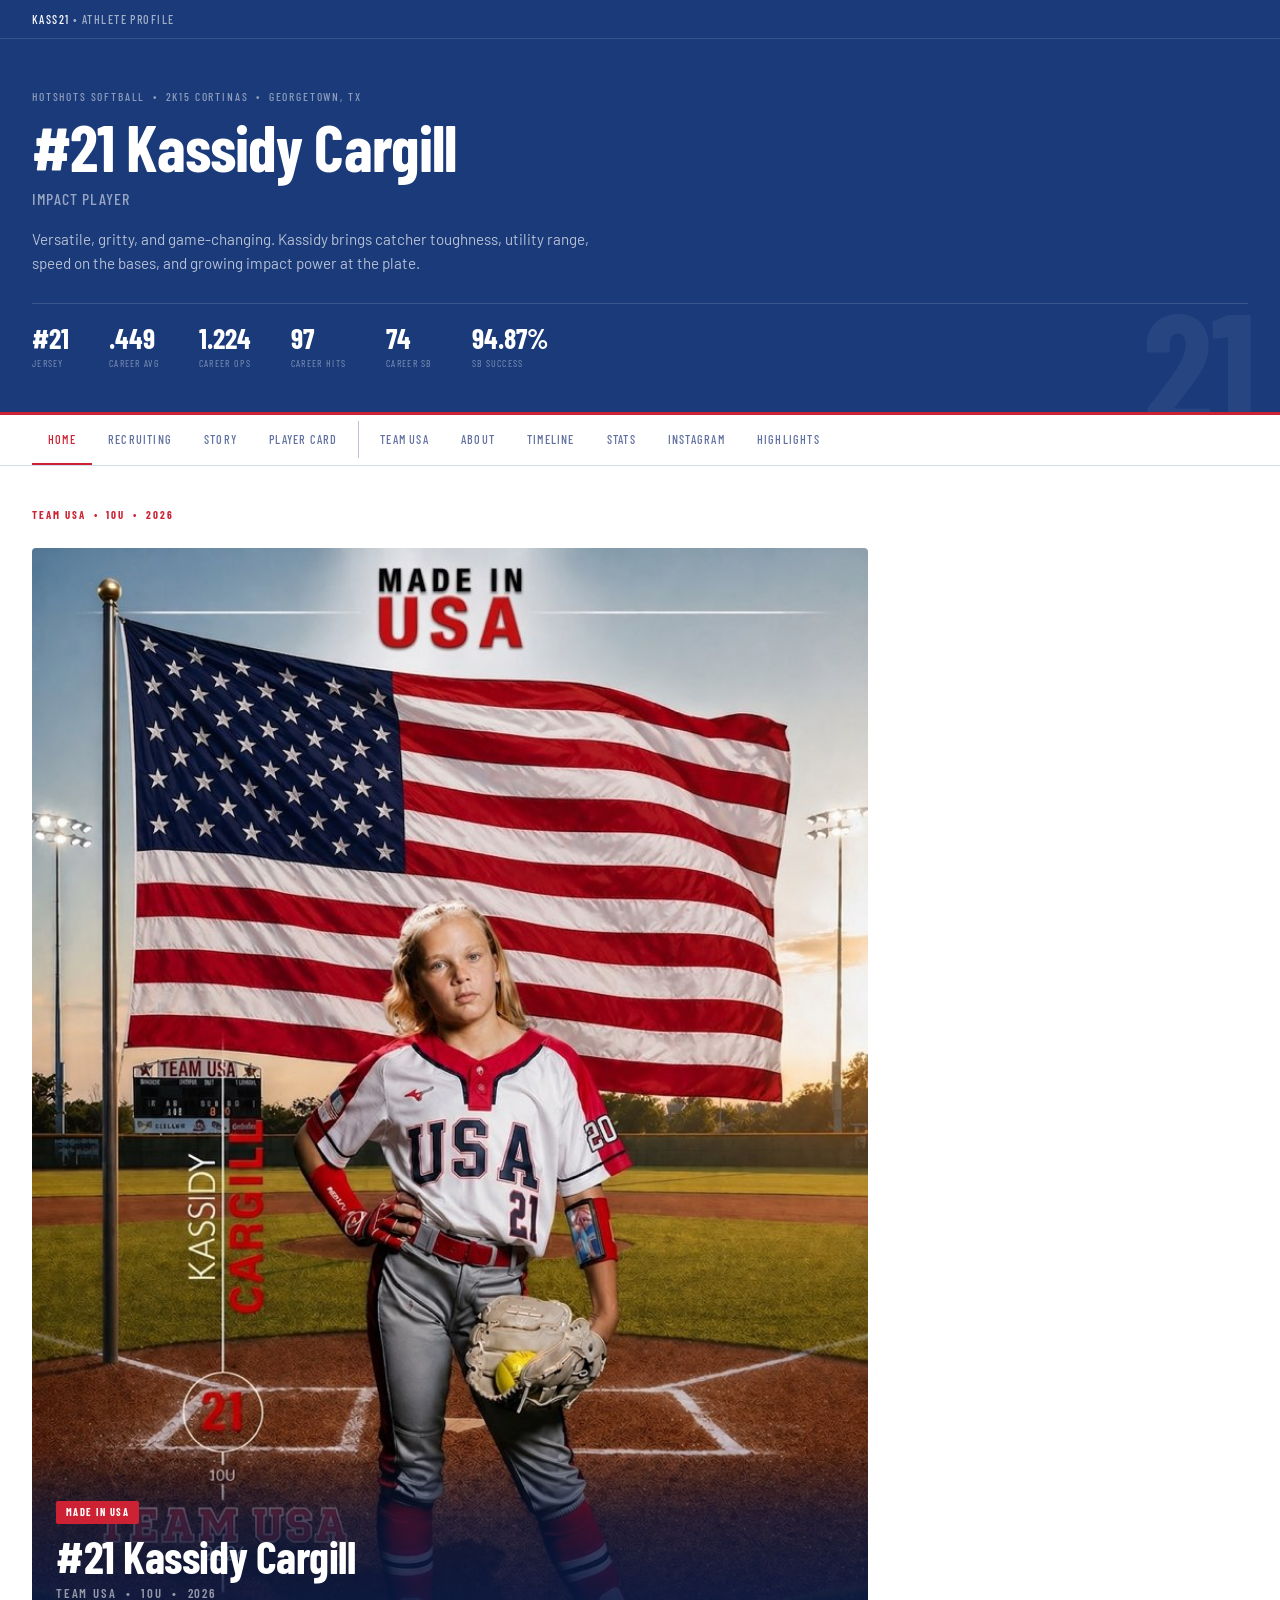
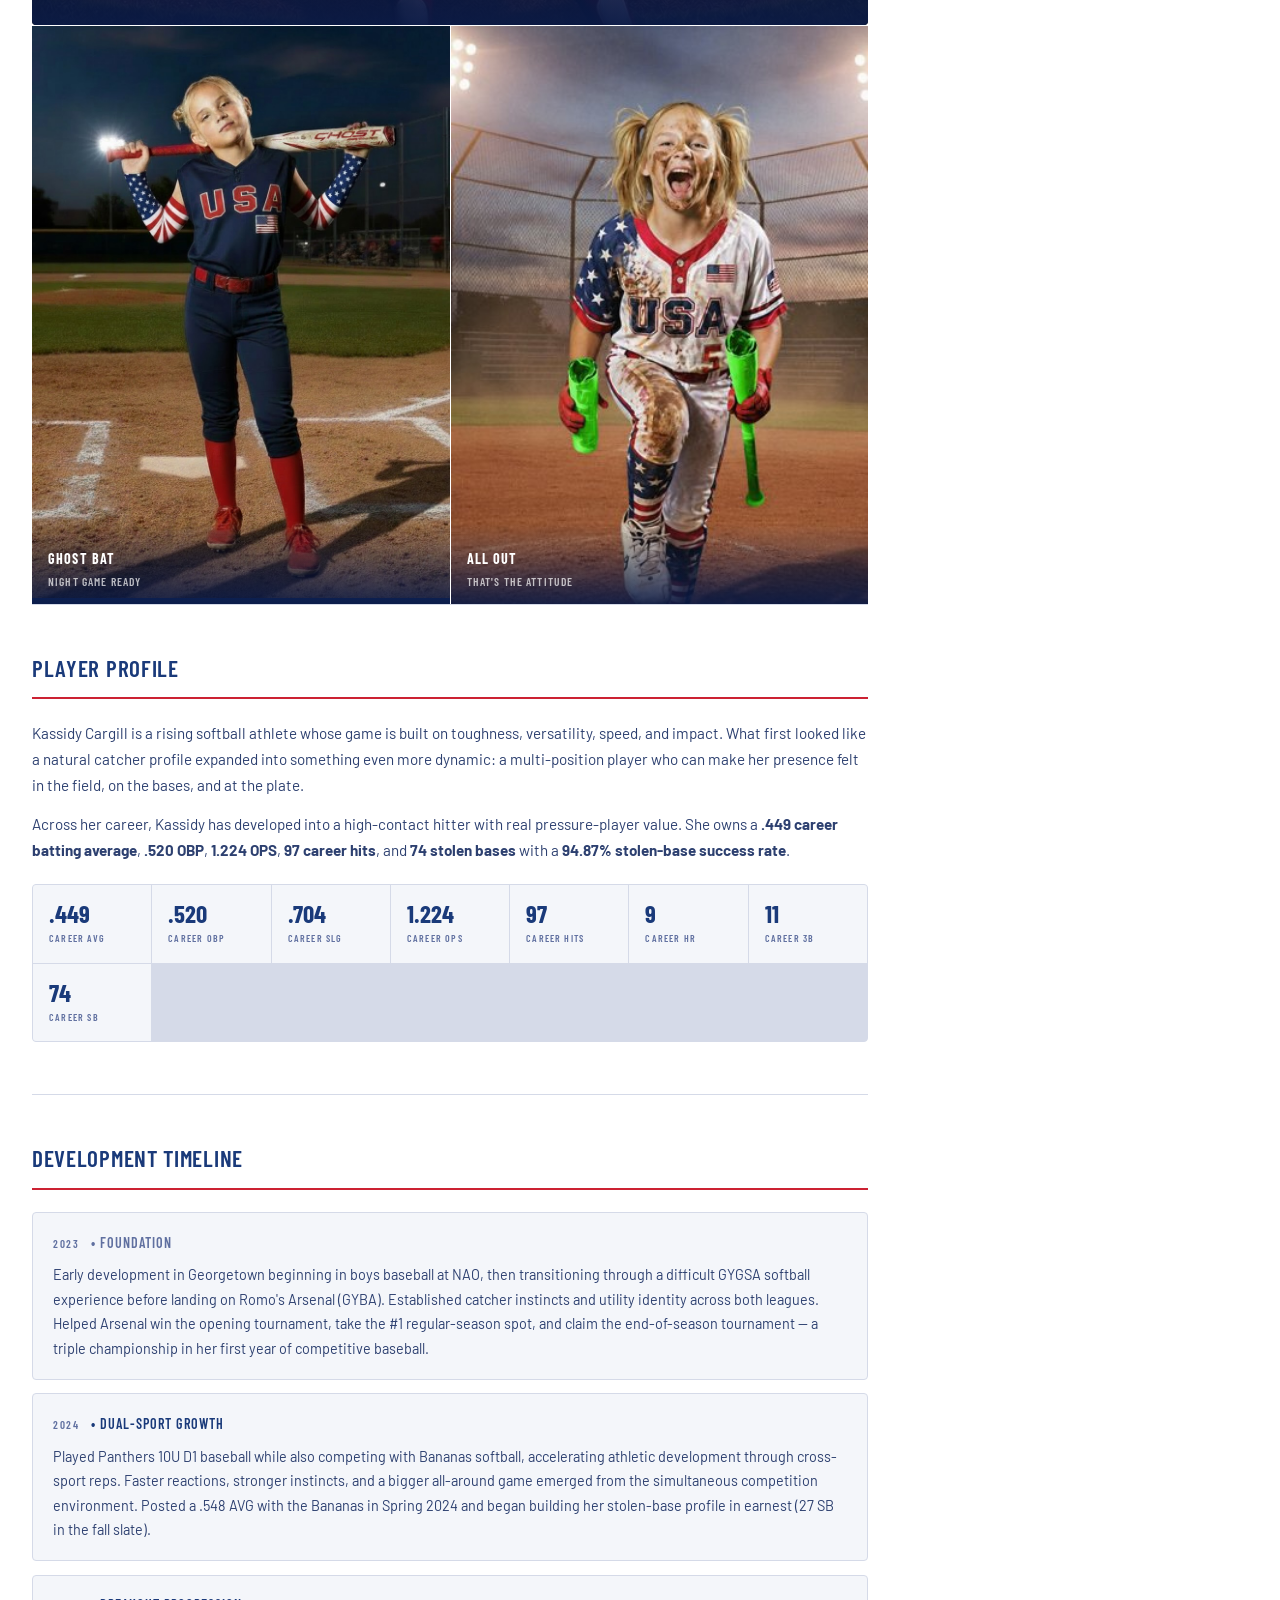
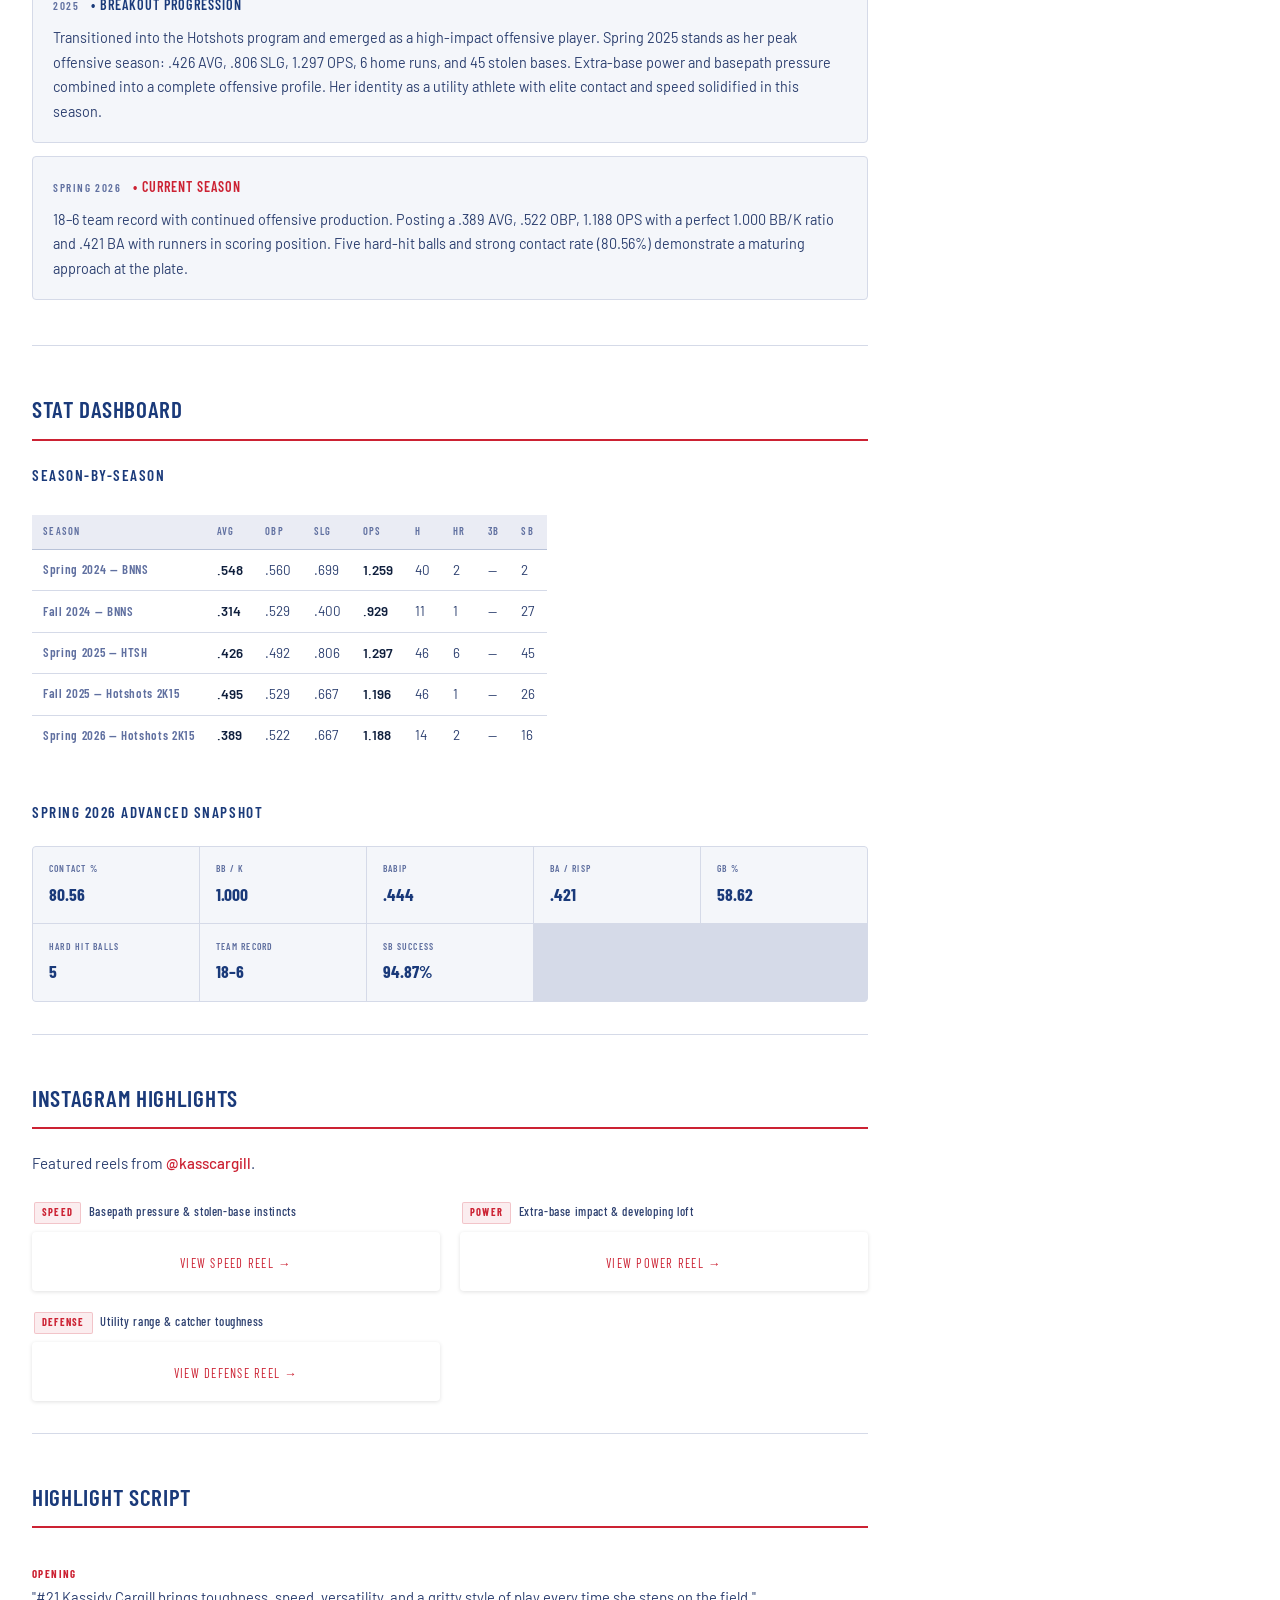
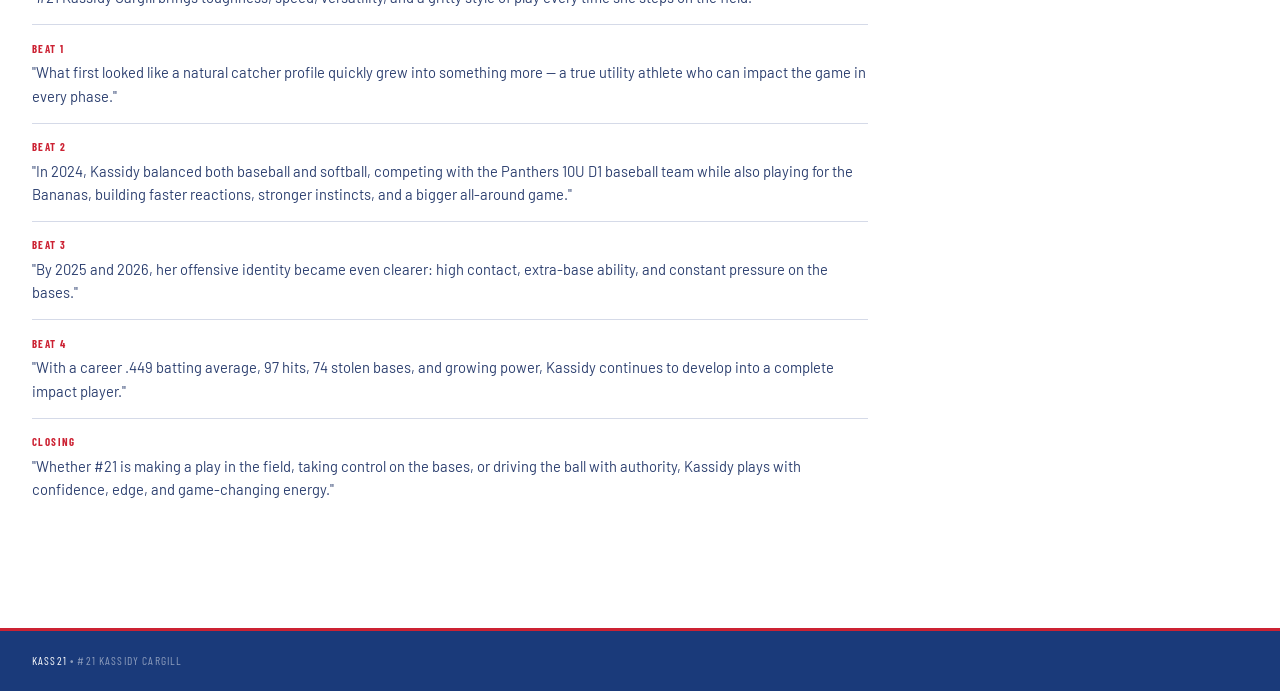
==== commit 021ba3a7: "Adjust image height to auto for better responsiveness" ====
--- a/index.html
+++ b/index.html
@@ -142,9 +142,7 @@
     .usa-portrait-wrap img {
       width: 100%;
       display: block;
-      max-height: 620px;
-      object-fit: cover;
-      object-position: top center;
+      height: auto;
     }
     .usa-portrait-badge {
       position: absolute;
@@ -199,12 +197,10 @@
     .usa-duo-cell img {
       width: 100%;
       display: block;
-      height: 340px;
-      object-fit: cover;
-      object-position: top center;
+      height: auto;
       transition: transform 0.4s ease;
     }
-    .usa-duo-cell:hover img { transform: scale(1.03); }
+
     .usa-duo-caption {
       position: absolute;
       bottom: 0; left: 0; right: 0;
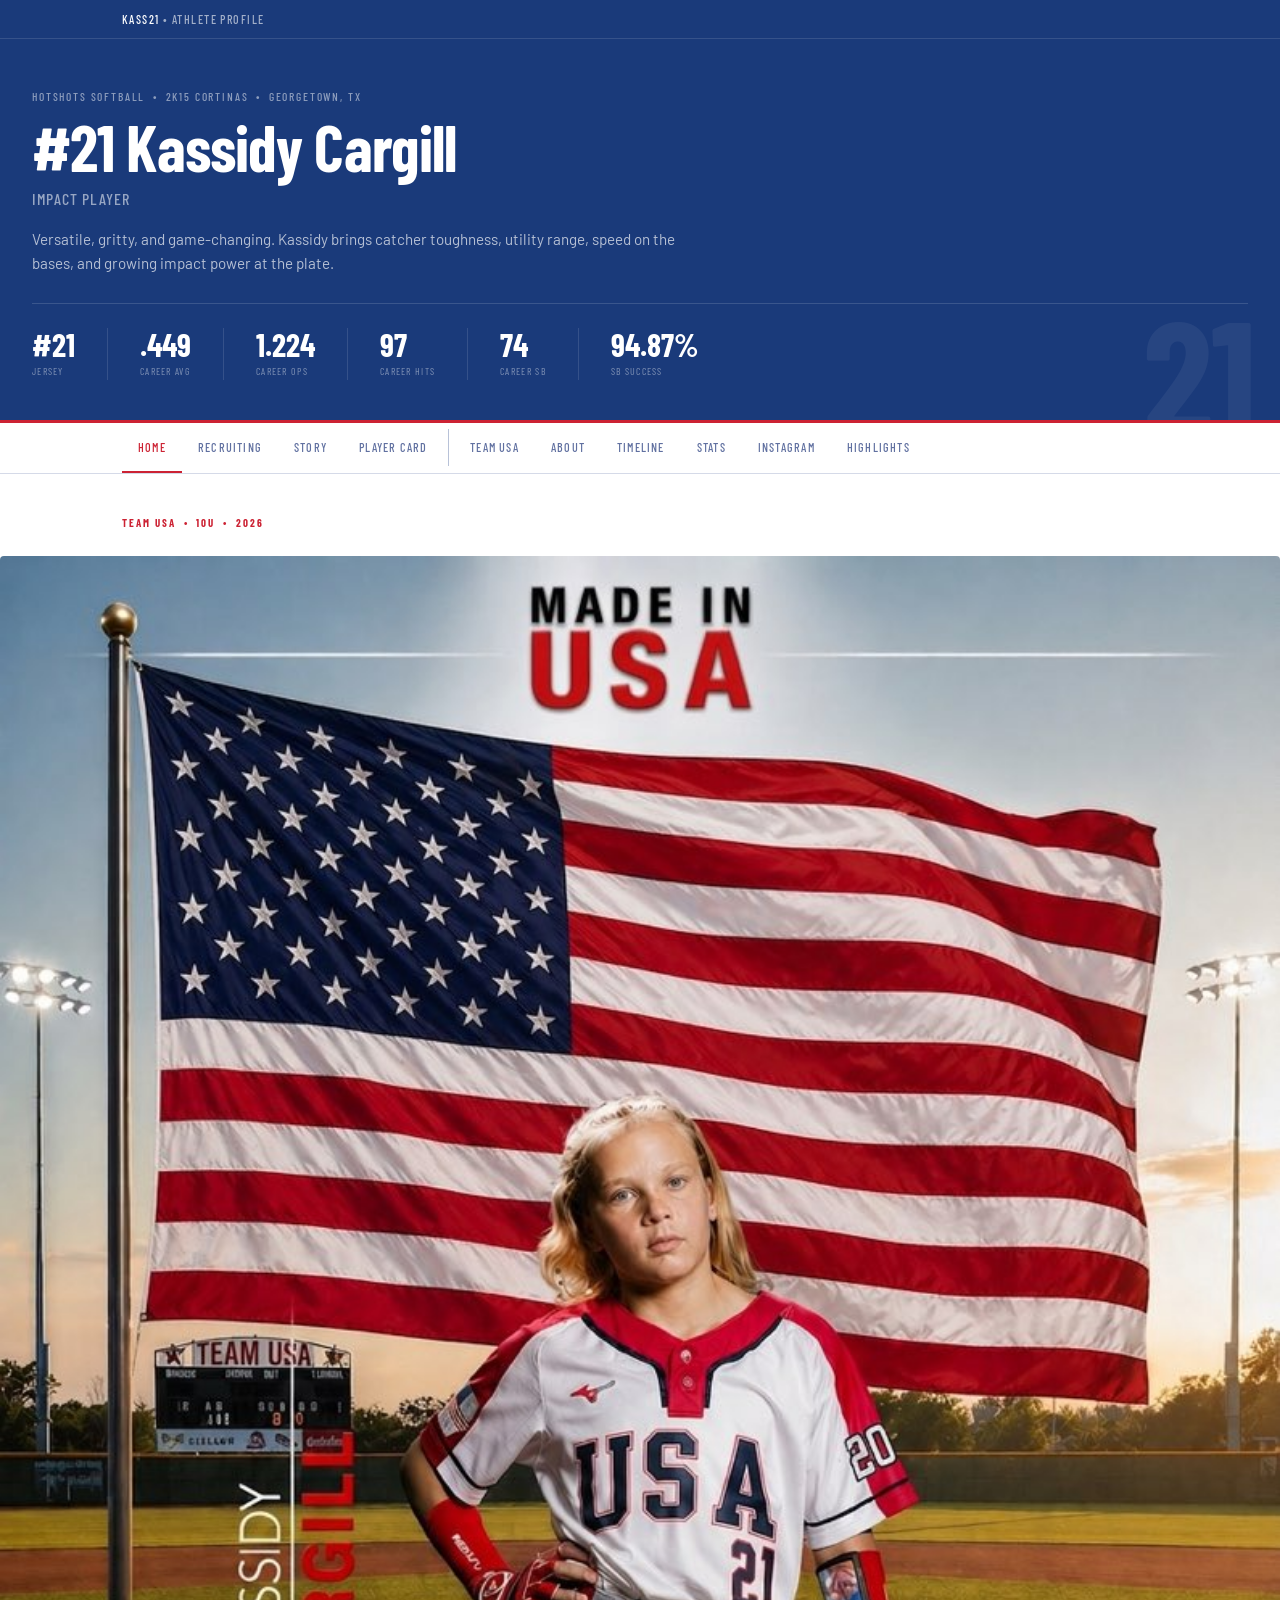
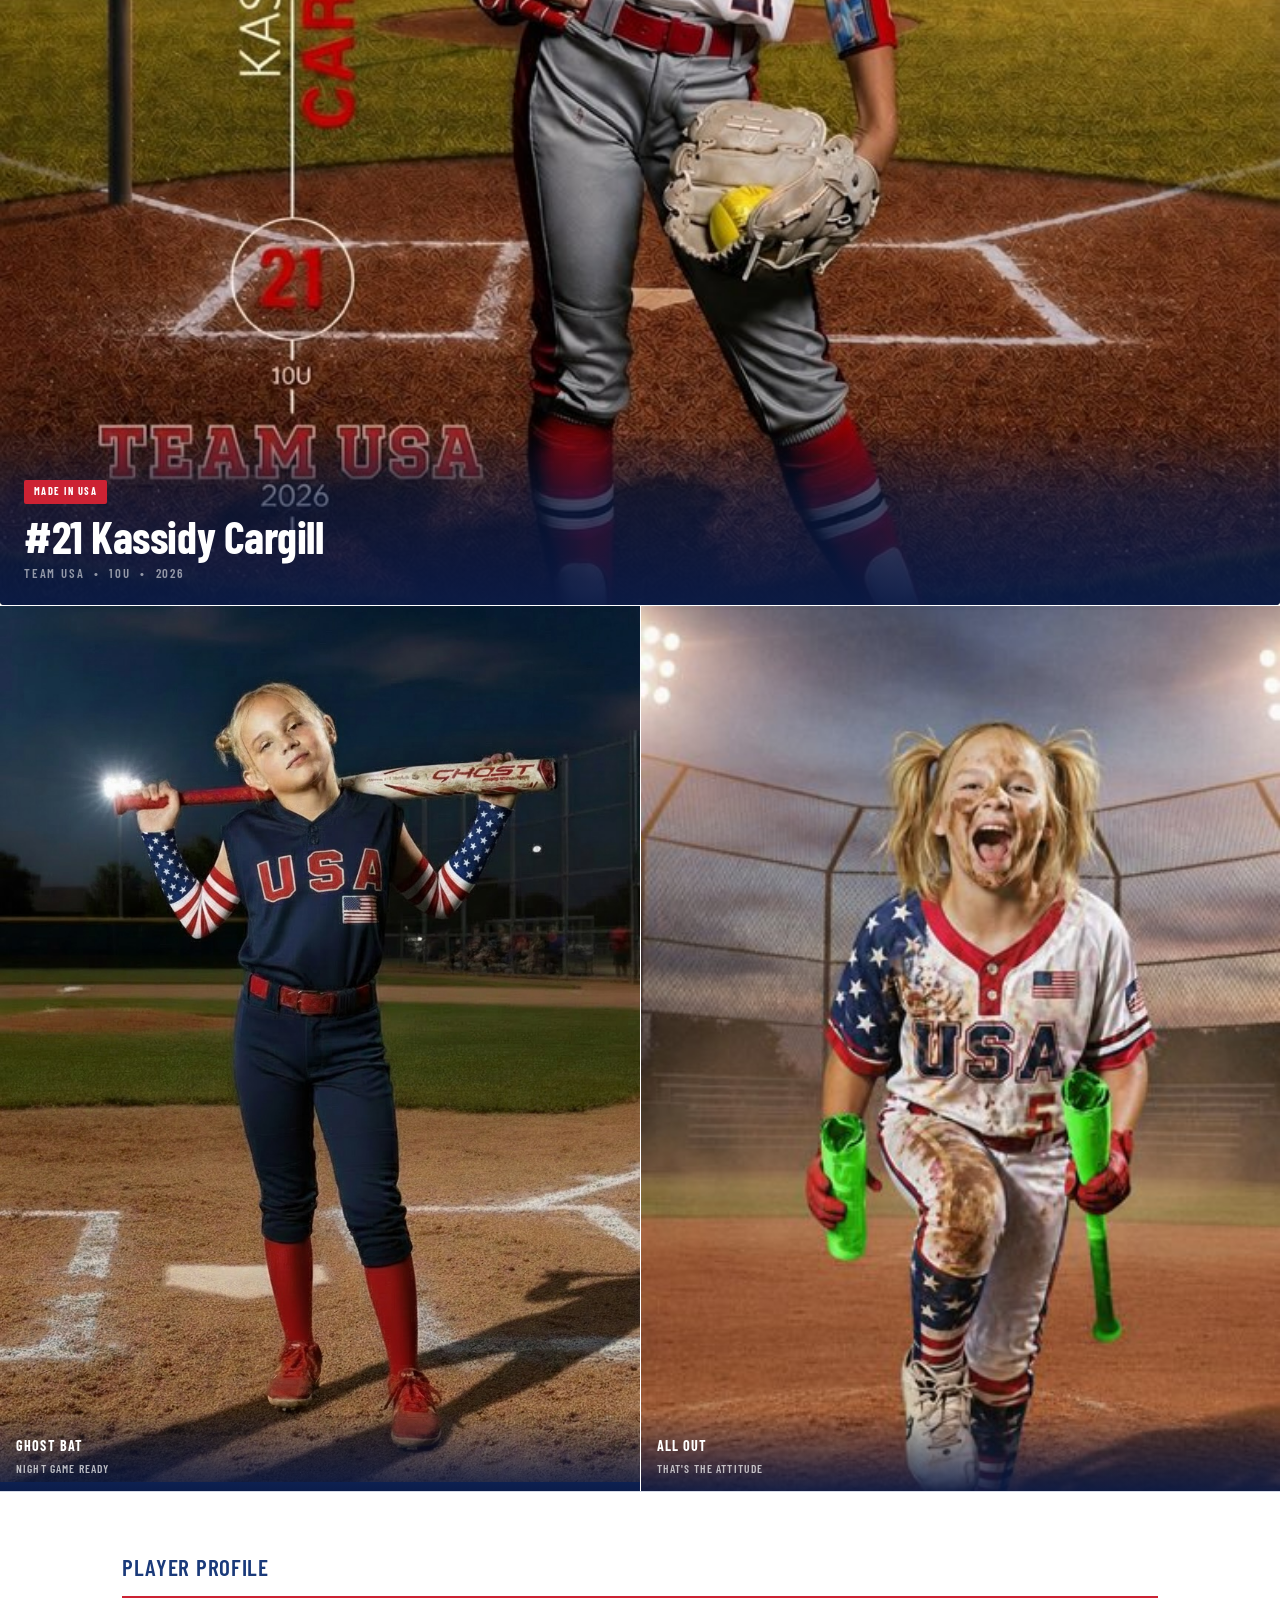
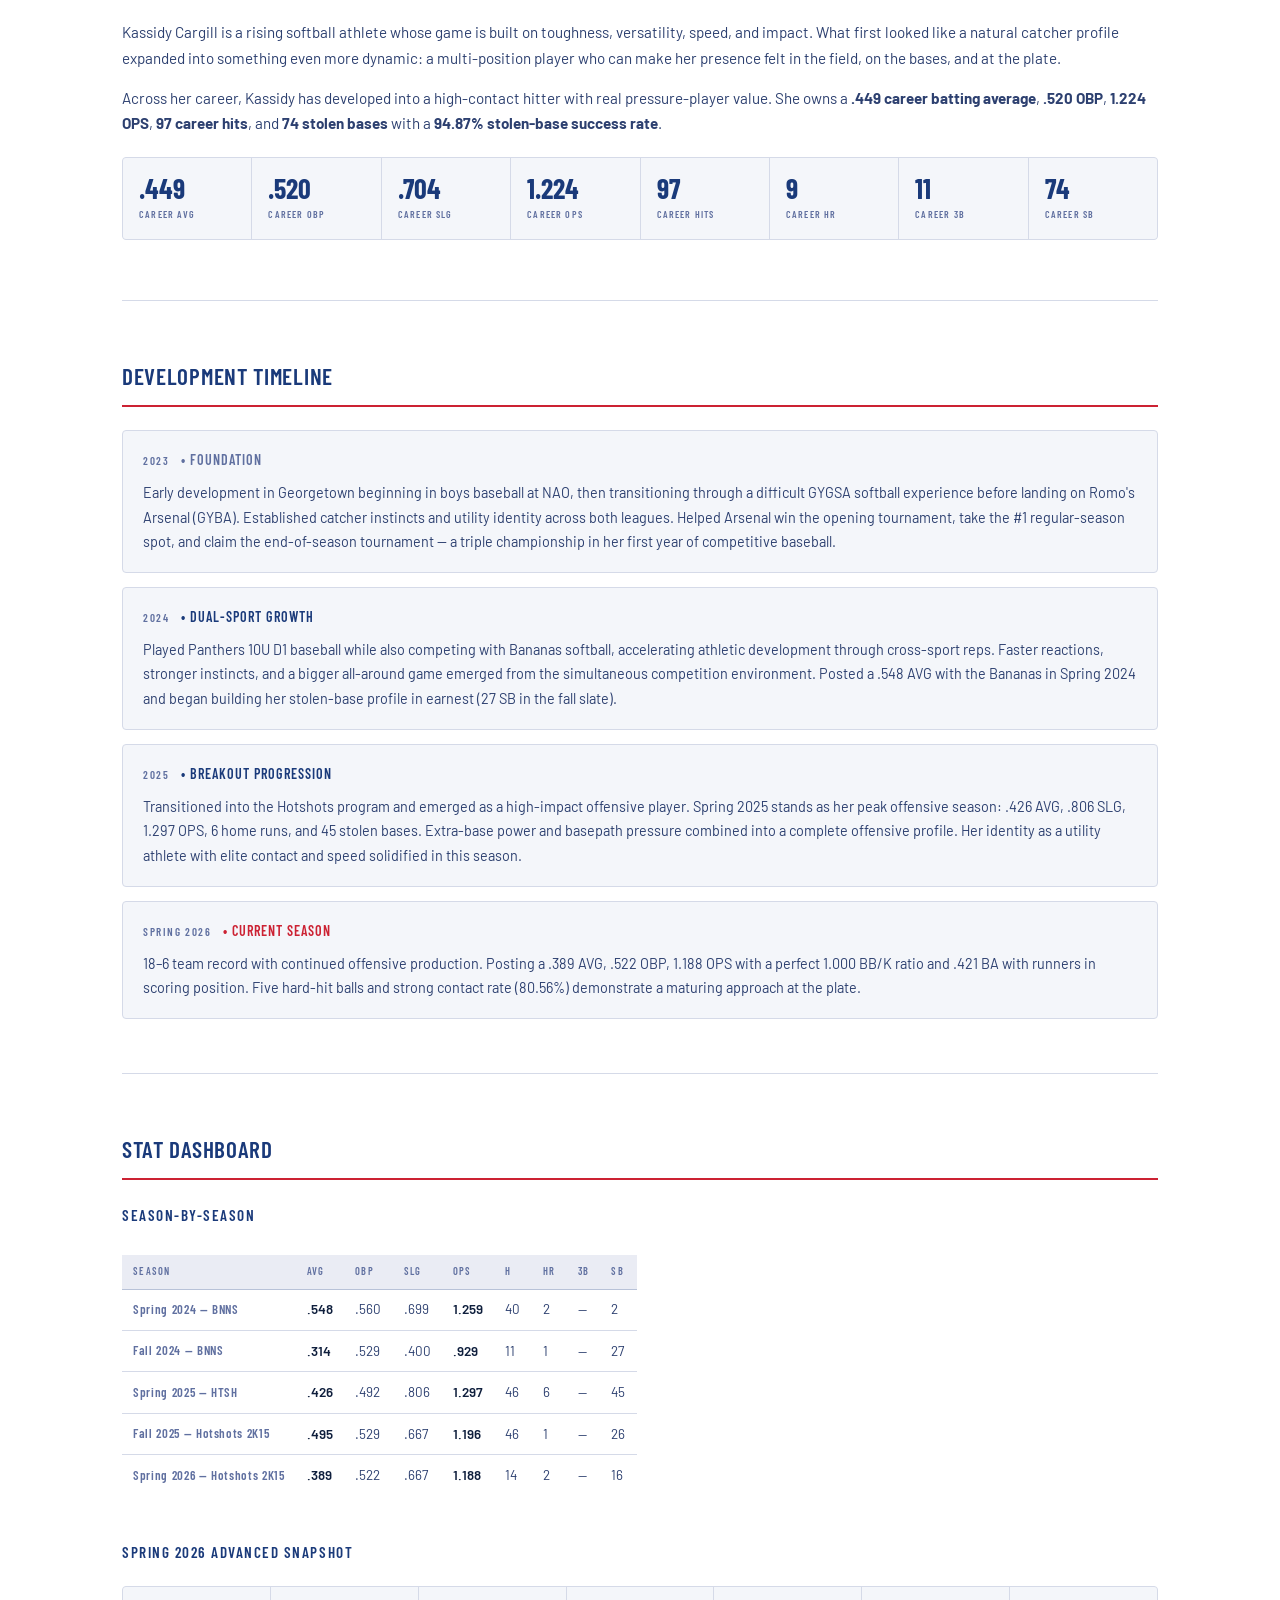
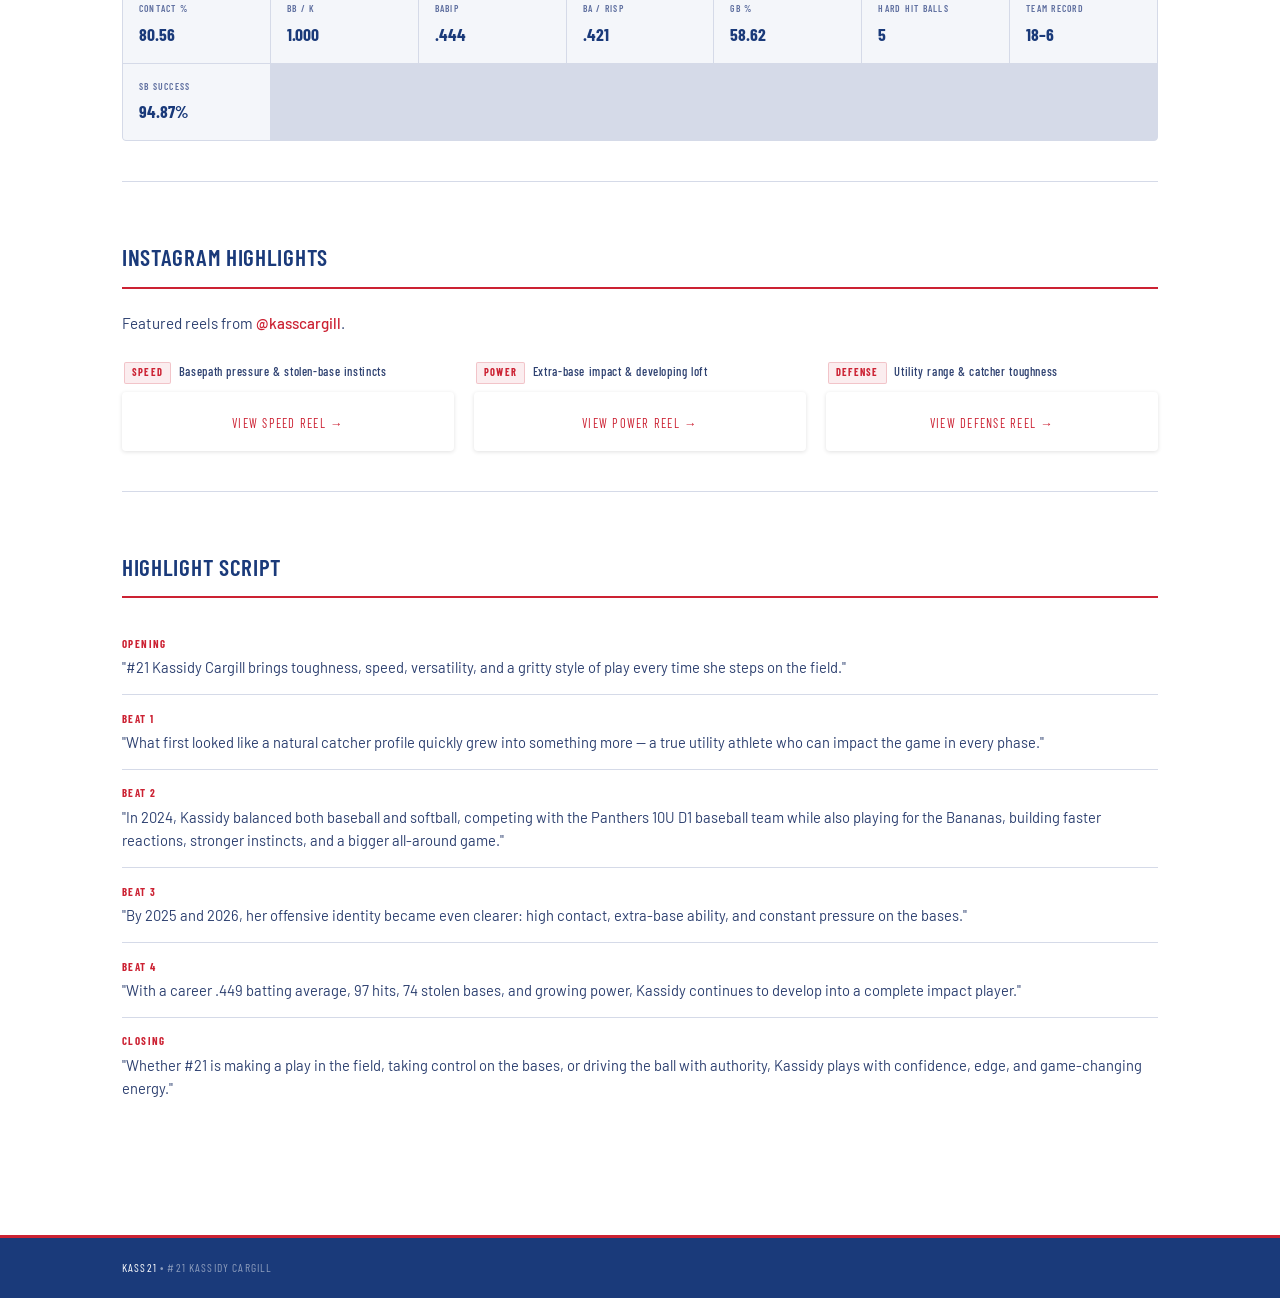
==== commit 74e08de1: "Add files via upload" ====
--- a/index.html
+++ b/index.html
@@ -27,26 +27,30 @@
     html { font-size: 16px; scroll-behavior: smooth; }
     body { background: var(--bg); color: var(--text); font-family: 'Barlow', sans-serif; font-weight: 400; line-height: 1.7; min-height: 100vh; }
 
-    .brand-bar { background: var(--blue); border-bottom: 1px solid rgba(255,255,255,0.12); padding: 0.55rem 2rem; font-family: 'Barlow Condensed', sans-serif; font-size: 0.75rem; font-weight: 500; letter-spacing: 0.12em; text-transform: uppercase; color: rgba(255,255,255,0.6); }
+    .brand-bar { background: var(--blue); border-bottom: 1px solid rgba(255,255,255,0.12); }
+    .brand-bar-inner { max-width: 1100px; margin: 0 auto; padding: 0.55rem 2rem; font-family: 'Barlow Condensed', sans-serif; font-size: 0.75rem; font-weight: 500; letter-spacing: 0.12em; text-transform: uppercase; color: rgba(255,255,255,0.6); }
     .brand-bar span { color: #fff; }
 
     .hero { background: var(--blue); border-bottom: 3px solid var(--red); padding: 3rem 2rem 2.5rem; position: relative; overflow: hidden; }
     .hero-eyebrow { font-family: 'Barlow Condensed', sans-serif; font-size: 0.72rem; font-weight: 500; letter-spacing: 0.16em; text-transform: uppercase; color: rgba(255,255,255,0.5); margin-bottom: 0.5rem; }
     .hero h1 { font-family: 'Barlow Condensed', sans-serif; font-size: clamp(2.4rem, 6vw, 4rem); font-weight: 700; line-height: 1; color: #fff; letter-spacing: -0.01em; margin-bottom: 0.4rem; }
     .hero-sub { font-family: 'Barlow Condensed', sans-serif; font-size: 1rem; font-weight: 500; letter-spacing: 0.06em; text-transform: uppercase; color: rgba(255,255,255,0.55); margin-bottom: 0.9rem; }
-    .hero-desc { font-size: 0.95rem; color: rgba(255,255,255,0.68); max-width: 580px; line-height: 1.6; margin-bottom: 1.75rem; }
-    .hero-stats { display: flex; gap: 2.5rem; flex-wrap: wrap; border-top: 1px solid rgba(255,255,255,0.14); padding-top: 1.25rem; }
-    .hero-stat-val { font-family: 'Barlow Condensed', sans-serif; font-size: 1.75rem; font-weight: 700; color: #fff; line-height: 1; }
+    .hero-desc { font-size: 0.95rem; color: rgba(255,255,255,0.68); max-width: 680px; line-height: 1.6; margin-bottom: 1.75rem; }
+    .hero-stats { display: flex; gap: 0; flex-wrap: wrap; border-top: 1px solid rgba(255,255,255,0.14); padding-top: 1.5rem; margin-top: 0.5rem; }
+    .hero-stat-val { font-family: 'Barlow Condensed', sans-serif; font-size: 2rem; font-weight: 700; color: #fff; line-height: 1; }
     .hero-stat-label { font-family: 'Barlow Condensed', sans-serif; font-size: 0.62rem; letter-spacing: 0.13em; text-transform: uppercase; color: rgba(255,255,255,0.45); margin-top: 3px; }
-
-    nav { background: var(--bg); border-bottom: 1px solid var(--border); padding: 0 2rem; display: flex; gap: 0; overflow-x: auto; }
+    .hero-stats > div { padding: 0 2rem 0 0; margin-right: 2rem; border-right: 1px solid rgba(255,255,255,0.12); }
+    .hero-stats > div:last-child { border-right: none; }
+
+    nav { background: var(--bg); border-bottom: 1px solid var(--border); }
+    .nav-inner { max-width: 1100px; margin: 0 auto; padding: 0 2rem; display: flex; overflow-x: auto; }
     nav a { display: inline-block; padding: 0.85rem 1rem; font-family: 'Barlow Condensed', sans-serif; font-size: 0.76rem; font-weight: 500; letter-spacing: 0.1em; text-transform: uppercase; color: var(--muted); text-decoration: none; border-bottom: 2px solid transparent; transition: color 0.15s, border-color 0.15s; white-space: nowrap; }
     nav a:hover { color: var(--red); border-bottom-color: var(--red); }
     nav > span { display: inline-block; width: 1px; background: var(--border2); margin: 0.4rem 0.25rem; align-self: stretch; }
 
-    main { max-width: 900px; padding: 0 2rem 5rem; }
-
-    section { padding: 2.75rem 0 2rem; border-bottom: 1px solid var(--border); }
+    main { max-width: 1100px; margin: 0 auto; padding: 0 2rem 5rem; }
+
+    section { padding: 3.5rem 0 2.5rem; border-bottom: 1px solid var(--border); }
     section:last-child { border-bottom: none; }
 
     h2 { font-family: 'Barlow Condensed', sans-serif; font-size: 1.45rem; font-weight: 600; letter-spacing: 0.03em; text-transform: uppercase; color: var(--blue); margin-bottom: 1.4rem; padding-bottom: 0.55rem; border-bottom: 2px solid var(--red); }
@@ -58,7 +62,7 @@
     /* metric grid */
     .metric-grid { display: grid; grid-template-columns: repeat(auto-fit, minmax(110px, 1fr)); gap: 1px; background: var(--border); border: 1px solid var(--border); border-radius: 4px; overflow: hidden; margin: 1.25rem 0; }
     .metric-cell { background: var(--surf); padding: 1rem 1rem; }
-    .metric-val { font-family: 'Barlow Condensed', sans-serif; font-size: 1.55rem; font-weight: 700; color: var(--blue); line-height: 1; }
+    .metric-val { font-family: 'Barlow Condensed', sans-serif; font-size: 1.75rem; font-weight: 700; color: var(--blue); line-height: 1; }
     .metric-label { font-family: 'Barlow Condensed', sans-serif; font-size: 0.62rem; font-weight: 600; letter-spacing: 0.12em; text-transform: uppercase; color: var(--muted); margin-top: 4px; }
 
     /* timeline phases */
@@ -220,7 +224,8 @@
       margin-bottom: 1px;
     }
 
-    footer { background: var(--blue); border-top: 3px solid var(--red); padding: 1.25rem 2rem; font-family: 'Barlow Condensed', sans-serif; font-size: 0.72rem; letter-spacing: 0.1em; text-transform: uppercase; color: rgba(255,255,255,0.5); }
+    footer { background: var(--blue); border-top: 3px solid var(--red); }
+    .footer-inner { max-width: 1100px; margin: 0 auto; padding: 1.25rem 2rem; font-family: 'Barlow Condensed', sans-serif; font-size: 0.72rem; letter-spacing: 0.1em; text-transform: uppercase; color: rgba(255,255,255,0.5); }
     footer span { color: #fff; }
     nav a.active, nav a[aria-current="page"] {
       color: var(--red);
@@ -230,9 +235,10 @@
 </head>
 <body>
 
-<div class="brand-bar"><span>Kass21</span> &bull; Athlete Profile</div>
+<div class="brand-bar"><div class="brand-bar-inner"><span>Kass21</span> &bull; Athlete Profile</div></div>
 
 <header class="hero">
+  <div class="hero-inner">
   <div style="font-family:'Barlow Condensed',sans-serif;font-size:clamp(5rem,18vw,10rem);font-weight:700;line-height:1;color:rgba(255,255,255,0.06);position:absolute;right:1.5rem;bottom:-0.2em;pointer-events:none;user-select:none;" aria-hidden="true">21</div>
   <p class="hero-eyebrow">Hotshots Softball &nbsp;&bull;&nbsp; 2K15 Cortinas &nbsp;&bull;&nbsp; Georgetown, TX</p>
   <h1>#21 Kassidy Cargill</h1>
@@ -246,9 +252,11 @@
     <div><div class="hero-stat-val">74</div><div class="hero-stat-label">Career SB</div></div>
     <div><div class="hero-stat-val">94.87%</div><div class="hero-stat-label">SB Success</div></div>
   </div>
+</div>
 </header>
 
 <nav>
+  <div class="nav-inner">
     <a href="index.html" aria-current="page" class="active">Home</a>
     <a href="recruiting_v2.html">Recruiting</a>
     <a href="story.html">Story</a>
@@ -260,13 +268,12 @@
     <a href="#stats">Stats</a>
     <a href="#instagram">Instagram</a>
     <a href="#reel">Highlights</a>
-  </nav>
-
-<main>
-
-  <!-- ── TEAM USA ── -->
+  </div>
+</nav>
+
+<!-- ── TEAM USA ── -->
   <section id="teamusa" class="usa-section">
-    <div class="usa-header">
+    <div class="usa-header" style="max-width:1100px;margin:0 auto;padding-left:2rem;padding-right:2rem;">
       <span class="usa-eyebrow">Team USA &nbsp;&bull;&nbsp; 10U &nbsp;&bull;&nbsp; 2026</span>
     </div>
 
@@ -302,6 +309,7 @@
     </div>
   </section>
 
+<main>
   <section id="about">
     <h2>Player Profile</h2>
     <p>Kassidy Cargill is a rising softball athlete whose game is built on toughness, versatility, speed, and impact. What first looked like a natural catcher profile expanded into something even more dynamic: a multi-position player who can make her presence felt in the field, on the bases, and at the plate.</p>
@@ -491,7 +499,7 @@
 
 </main>
 
-<footer><span>Kass21</span> &bull; #21 Kassidy Cargill</footer>
+<footer><div class="footer-inner"><span>Kass21</span> &bull; #21 Kassidy Cargill</div></footer>
 
 </body>
 </html>
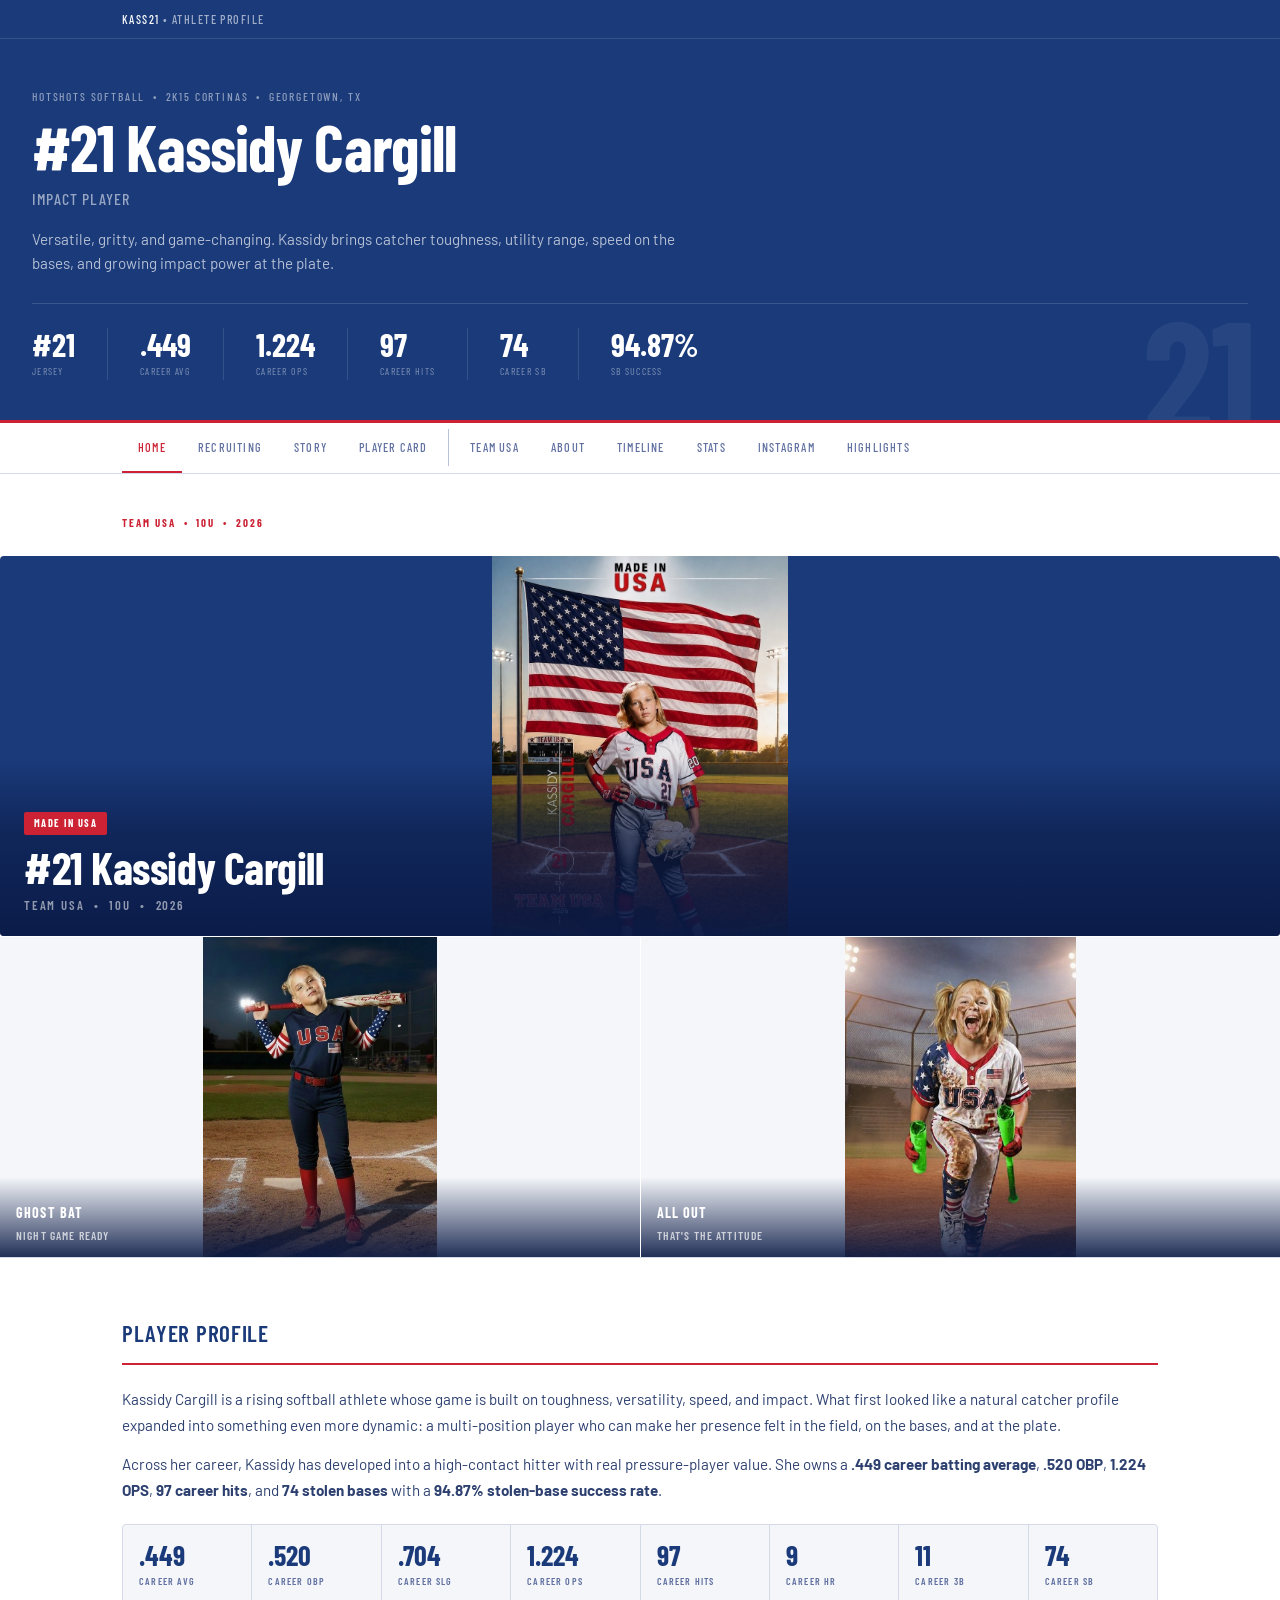
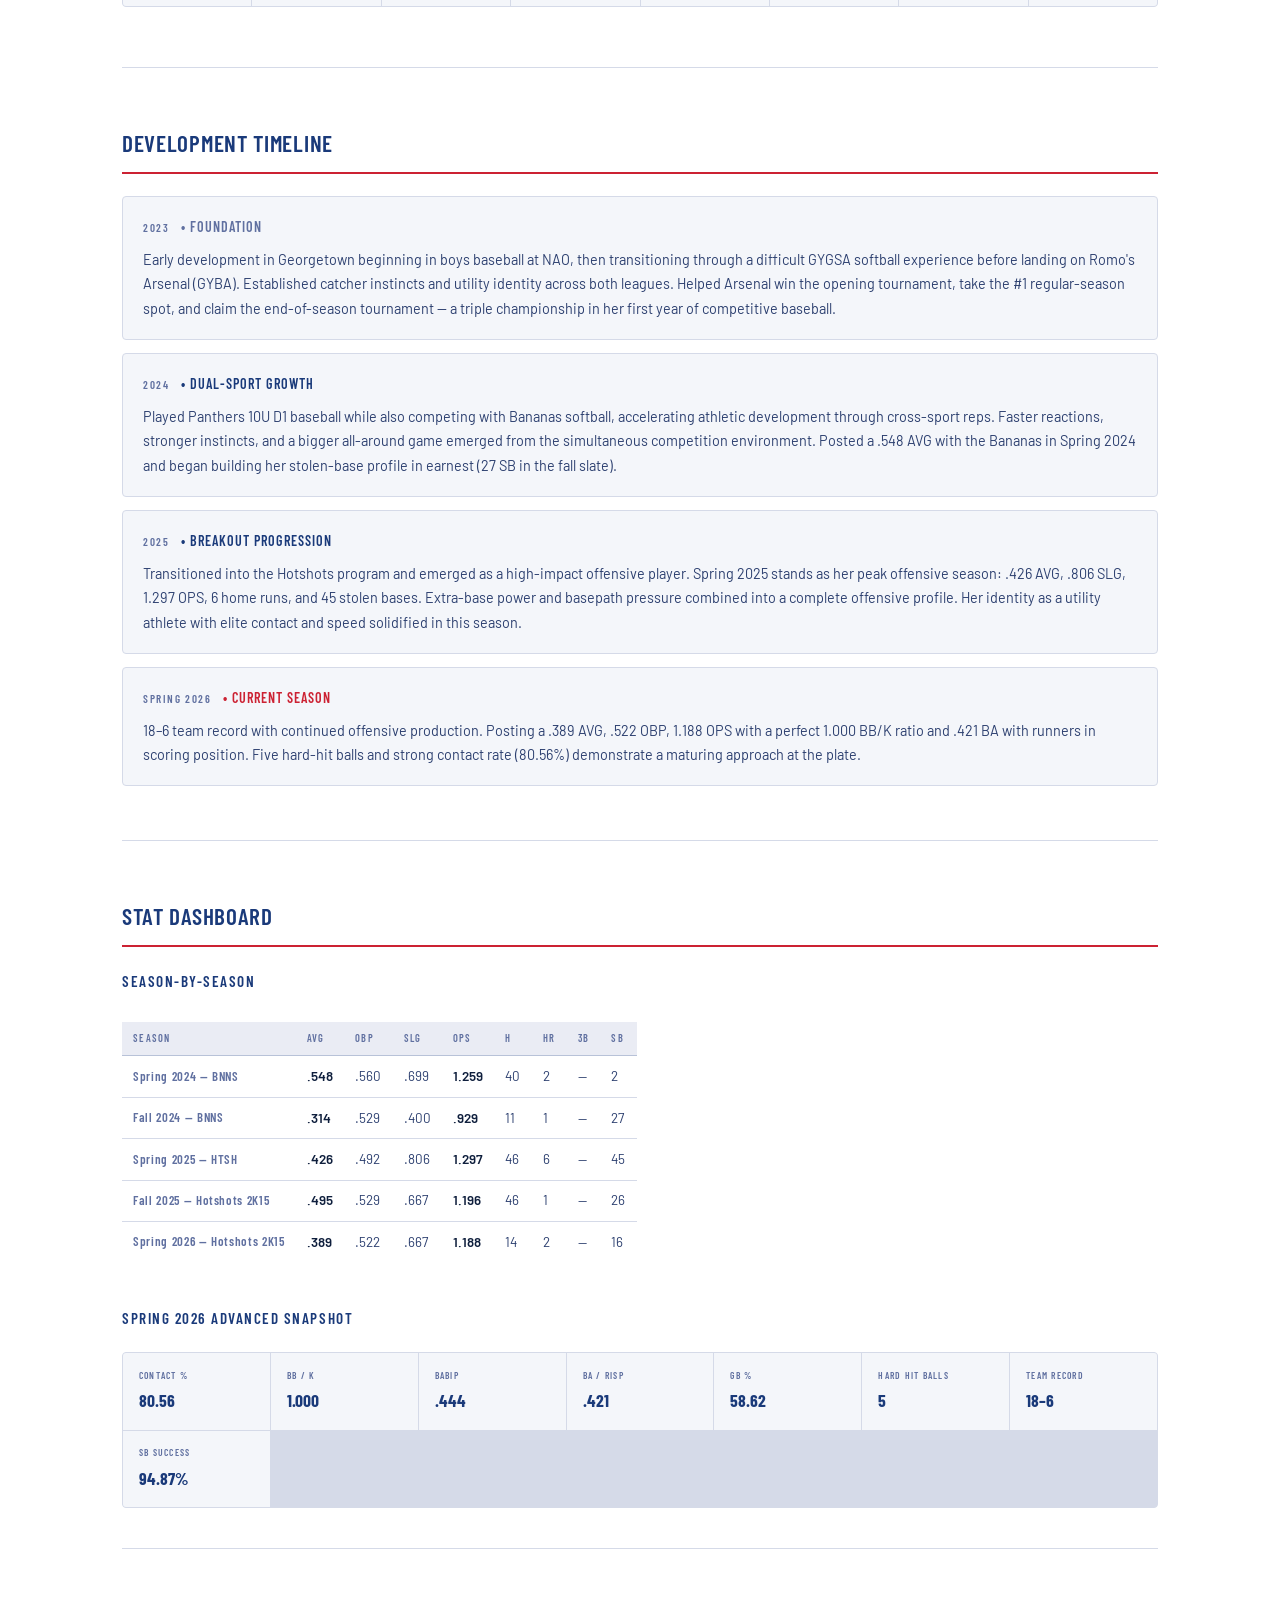
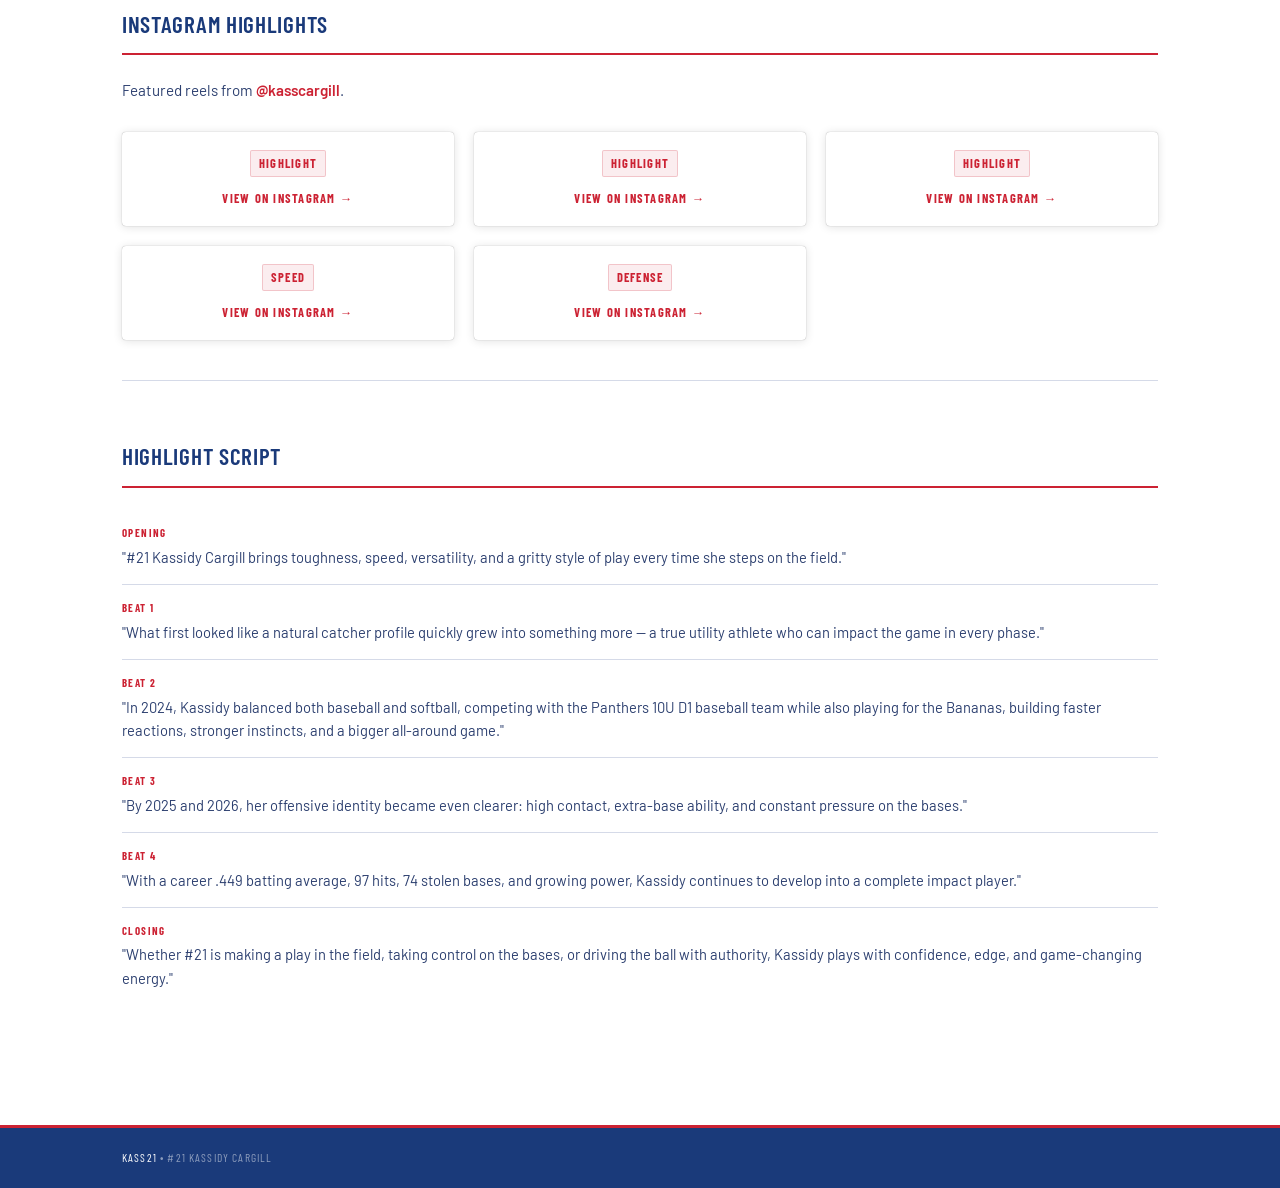
==== commit 18683e37: "Refactor Instagram embed grid layout and styles" ====
--- a/index.html
+++ b/index.html
@@ -109,7 +109,9 @@
     .reel-text { font-size: 0.92rem; color: var(--dim); line-height: 1.6; }
 
     /* ── INSTAGRAM EMBEDS ── */
-    .ig-embed-grid { display: grid; grid-template-columns: repeat(auto-fit, minmax(280px, 1fr)); gap: 1.25rem; align-items: start; }
+    .ig-embed-grid { display: grid; grid-template-columns: repeat(3, 1fr); gap: 1.25rem; align-items: start; }
+    @media (max-width: 800px) { .ig-embed-grid { grid-template-columns: repeat(2, 1fr); } }
+    @media (max-width: 500px) { .ig-embed-grid { grid-template-columns: 1fr; } }
     .ig-embed-wrap { display: flex; flex-direction: column; gap: 0.5rem; }
     .ig-embed-label { font-family: 'Barlow Condensed', sans-serif; font-size: 0.78rem; font-weight: 500; letter-spacing: 0.05em; color: var(--dim); padding: 0 2px; }
     .ig-embed-tag { display: inline-block; background: var(--red-d); color: var(--red); border: 1px solid var(--red-b); font-weight: 700; font-size: 0.65rem; letter-spacing: 0.12em; text-transform: uppercase; padding: 1px 7px; border-radius: 2px; margin-right: 4px; }
@@ -145,8 +147,12 @@
     }
     .usa-portrait-wrap img {
       width: 100%;
+      max-width: 100%;
+      max-height: 380px;
+      object-fit: contain;
+      object-position: top center;
       display: block;
-      height: auto;
+      margin: 0 auto;
     }
     .usa-portrait-badge {
       position: absolute;
@@ -200,9 +206,11 @@
     }
     .usa-duo-cell img {
       width: 100%;
+      max-height: 320px;
+      object-fit: contain;
+      object-position: top center;
       display: block;
-      height: auto;
-      transition: transform 0.4s ease;
+      background: var(--surf);
     }
 
     .usa-duo-caption {
@@ -425,45 +433,89 @@
     </div>
   </section>
 
-    <section id="instagram">
+      <section id="instagram">
     <h2>Instagram Highlights</h2>
-    <p style="margin-bottom:1.5rem;">Featured reels from <a href="https://instagram.com/kasscargill" style="color:var(--red);text-decoration:none;font-weight:500;" target="_blank">@kasscargill</a>.</p>
+    <p style="margin-bottom:1.75rem;">
+      Featured reels from
+      <a href="https://instagram.com/kasscargill" style="color:var(--red);text-decoration:none;font-weight:600;" target="_blank">@kasscargill</a>.
+    </p>
 
     <div class="ig-embed-grid">
-
       <div class="ig-embed-wrap">
-        <div class="ig-embed-label"><span class="ig-embed-tag">Speed</span> Basepath pressure &amp; stolen-base instincts</div>
-        <blockquote class="instagram-media"
+        <blockquote
+          class="instagram-media"
           data-instgrm-captioned
-          data-instgrm-permalink="https://www.instagram.com/reel/DOzhUEeAPxw/?utm_source=ig_embed"
+          data-instgrm-permalink="https://www.instagram.com/reel/DWxhXl1AE2f/?utm_source=ig_embed&amp;utm_campaign=loading"
           data-instgrm-version="14"
-          style="background:#fff;border:0;border-radius:4px;box-shadow:0 1px 4px rgba(0,0,0,0.12);margin:0;min-width:0;padding:0;width:100%;">
-          <div style="padding:1rem;text-align:center;"><a href="https://www.instagram.com/reel/DOzhUEeAPxw/" target="_blank" style="color:var(--red);font-family:'Barlow Condensed',sans-serif;font-size:0.78rem;letter-spacing:0.1em;text-transform:uppercase;text-decoration:none;">View Speed Reel &rarr;</a></div>
+          style="background:#FFF;border:0;border-radius:4px;box-shadow:0 0 1px 0 rgba(0,0,0,0.4),0 1px 10px 0 rgba(0,0,0,0.12);margin:0;padding:0;width:100%;">
+          <div style="padding:16px;text-align:center;">
+            <a href="https://www.instagram.com/reel/DWxhXl1AE2f/" target="_blank" style="color:var(--red);font-family:'Barlow Condensed',sans-serif;font-size:0.78rem;font-weight:700;letter-spacing:0.1em;text-transform:uppercase;text-decoration:none;">
+              <span style="display:inline-block;background:var(--red-d);border:1px solid var(--red-b);padding:2px 8px;border-radius:2px;margin-bottom:6px;">Highlight</span><br/>
+              View on Instagram &rarr;
+            </a>
+          </div>
         </blockquote>
       </div>
-
       <div class="ig-embed-wrap">
-        <div class="ig-embed-label"><span class="ig-embed-tag">Power</span> Extra-base impact &amp; developing loft</div>
-        <blockquote class="instagram-media"
+        <blockquote
+          class="instagram-media"
           data-instgrm-captioned
-          data-instgrm-permalink="https://www.instagram.com/reel/DWRMNXgANr9/?utm_source=ig_embed"
+          data-instgrm-permalink="https://www.instagram.com/reel/DXaATRvEfz7/?utm_source=ig_embed&amp;utm_campaign=loading"
           data-instgrm-version="14"
-          style="background:#fff;border:0;border-radius:4px;box-shadow:0 1px 4px rgba(0,0,0,0.12);margin:0;min-width:0;padding:0;width:100%;">
-          <div style="padding:1rem;text-align:center;"><a href="https://www.instagram.com/reel/DWRMNXgANr9/" target="_blank" style="color:var(--red);font-family:'Barlow Condensed',sans-serif;font-size:0.78rem;letter-spacing:0.1em;text-transform:uppercase;text-decoration:none;">View Power Reel &rarr;</a></div>
+          style="background:#FFF;border:0;border-radius:4px;box-shadow:0 0 1px 0 rgba(0,0,0,0.4),0 1px 10px 0 rgba(0,0,0,0.12);margin:0;padding:0;width:100%;">
+          <div style="padding:16px;text-align:center;">
+            <a href="https://www.instagram.com/reel/DXaATRvEfz7/" target="_blank" style="color:var(--red);font-family:'Barlow Condensed',sans-serif;font-size:0.78rem;font-weight:700;letter-spacing:0.1em;text-transform:uppercase;text-decoration:none;">
+              <span style="display:inline-block;background:var(--red-d);border:1px solid var(--red-b);padding:2px 8px;border-radius:2px;margin-bottom:6px;">Highlight</span><br/>
+              View on Instagram &rarr;
+            </a>
+          </div>
         </blockquote>
       </div>
-
       <div class="ig-embed-wrap">
-        <div class="ig-embed-label"><span class="ig-embed-tag">Defense</span> Utility range &amp; catcher toughness</div>
-        <blockquote class="instagram-media"
+        <blockquote
+          class="instagram-media"
           data-instgrm-captioned
-          data-instgrm-permalink="https://www.instagram.com/reel/DVEUSjmAOhD/?utm_source=ig_embed"
+          data-instgrm-permalink="https://www.instagram.com/reel/DWnRpPZAHj0/?utm_source=ig_embed&amp;utm_campaign=loading"
           data-instgrm-version="14"
-          style="background:#fff;border:0;border-radius:4px;box-shadow:0 1px 4px rgba(0,0,0,0.12);margin:0;min-width:0;padding:0;width:100%;">
-          <div style="padding:1rem;text-align:center;"><a href="https://www.instagram.com/reel/DVEUSjmAOhD/" target="_blank" style="color:var(--red);font-family:'Barlow Condensed',sans-serif;font-size:0.78rem;letter-spacing:0.1em;text-transform:uppercase;text-decoration:none;">View Defense Reel &rarr;</a></div>
+          style="background:#FFF;border:0;border-radius:4px;box-shadow:0 0 1px 0 rgba(0,0,0,0.4),0 1px 10px 0 rgba(0,0,0,0.12);margin:0;padding:0;width:100%;">
+          <div style="padding:16px;text-align:center;">
+            <a href="https://www.instagram.com/reel/DWnRpPZAHj0/" target="_blank" style="color:var(--red);font-family:'Barlow Condensed',sans-serif;font-size:0.78rem;font-weight:700;letter-spacing:0.1em;text-transform:uppercase;text-decoration:none;">
+              <span style="display:inline-block;background:var(--red-d);border:1px solid var(--red-b);padding:2px 8px;border-radius:2px;margin-bottom:6px;">Highlight</span><br/>
+              View on Instagram &rarr;
+            </a>
+          </div>
         </blockquote>
       </div>
-
+      <div class="ig-embed-wrap">
+        <blockquote
+          class="instagram-media"
+          data-instgrm-captioned
+          data-instgrm-permalink="https://www.instagram.com/reel/DV9rFiwAPoj/?utm_source=ig_embed&amp;utm_campaign=loading"
+          data-instgrm-version="14"
+          style="background:#FFF;border:0;border-radius:4px;box-shadow:0 0 1px 0 rgba(0,0,0,0.4),0 1px 10px 0 rgba(0,0,0,0.12);margin:0;padding:0;width:100%;">
+          <div style="padding:16px;text-align:center;">
+            <a href="https://www.instagram.com/reel/DV9rFiwAPoj/" target="_blank" style="color:var(--red);font-family:'Barlow Condensed',sans-serif;font-size:0.78rem;font-weight:700;letter-spacing:0.1em;text-transform:uppercase;text-decoration:none;">
+              <span style="display:inline-block;background:var(--red-d);border:1px solid var(--red-b);padding:2px 8px;border-radius:2px;margin-bottom:6px;">Speed</span><br/>
+              View on Instagram &rarr;
+            </a>
+          </div>
+        </blockquote>
+      </div>
+      <div class="ig-embed-wrap">
+        <blockquote
+          class="instagram-media"
+          data-instgrm-captioned
+          data-instgrm-permalink="https://www.instagram.com/reel/DVEUSjmAOhD/?utm_source=ig_embed&amp;utm_campaign=loading"
+          data-instgrm-version="14"
+          style="background:#FFF;border:0;border-radius:4px;box-shadow:0 0 1px 0 rgba(0,0,0,0.4),0 1px 10px 0 rgba(0,0,0,0.12);margin:0;padding:0;width:100%;">
+          <div style="padding:16px;text-align:center;">
+            <a href="https://www.instagram.com/reel/DVEUSjmAOhD/" target="_blank" style="color:var(--red);font-family:'Barlow Condensed',sans-serif;font-size:0.78rem;font-weight:700;letter-spacing:0.1em;text-transform:uppercase;text-decoration:none;">
+              <span style="display:inline-block;background:var(--red-d);border:1px solid var(--red-b);padding:2px 8px;border-radius:2px;margin-bottom:6px;">Defense</span><br/>
+              View on Instagram &rarr;
+            </a>
+          </div>
+        </blockquote>
+      </div>
     </div>
     <script async src="//www.instagram.com/embed.js"></script>
   </section>
@@ -503,3 +555,4 @@
 
 </body>
 </html>
+
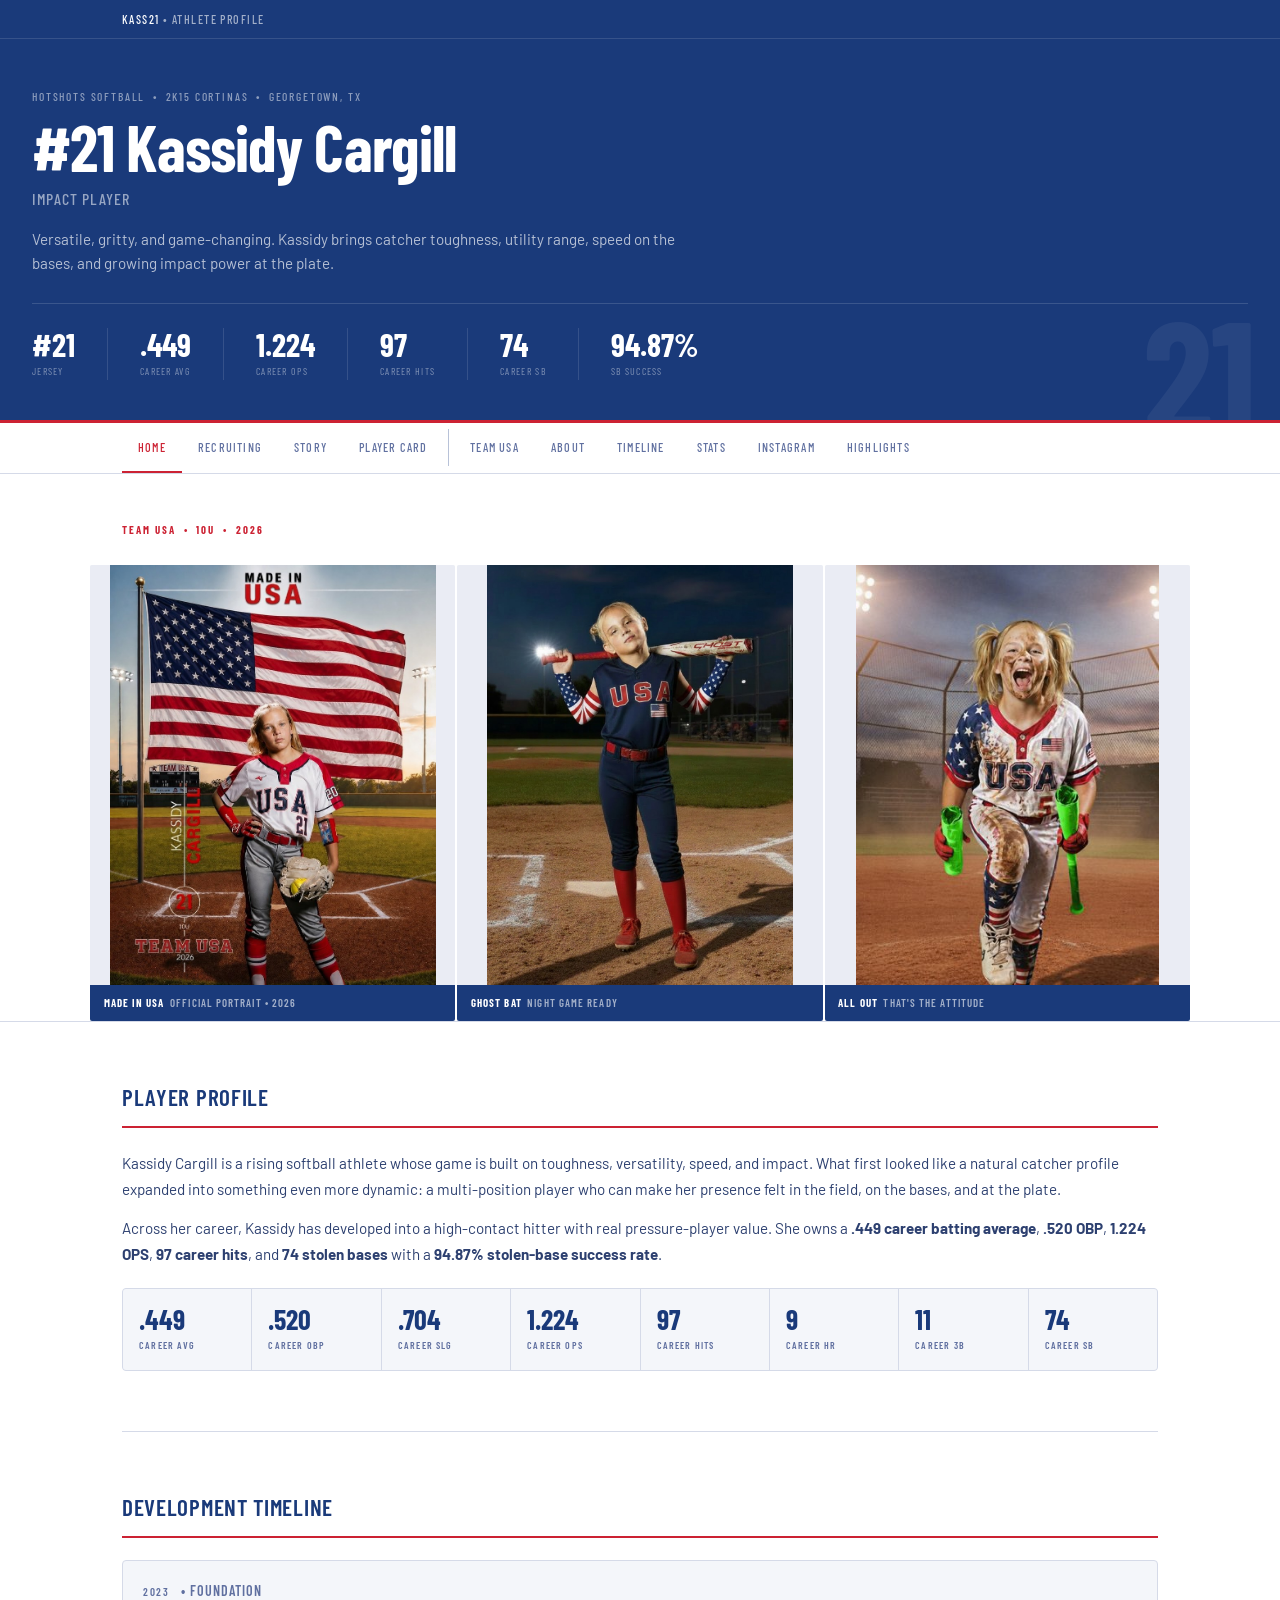
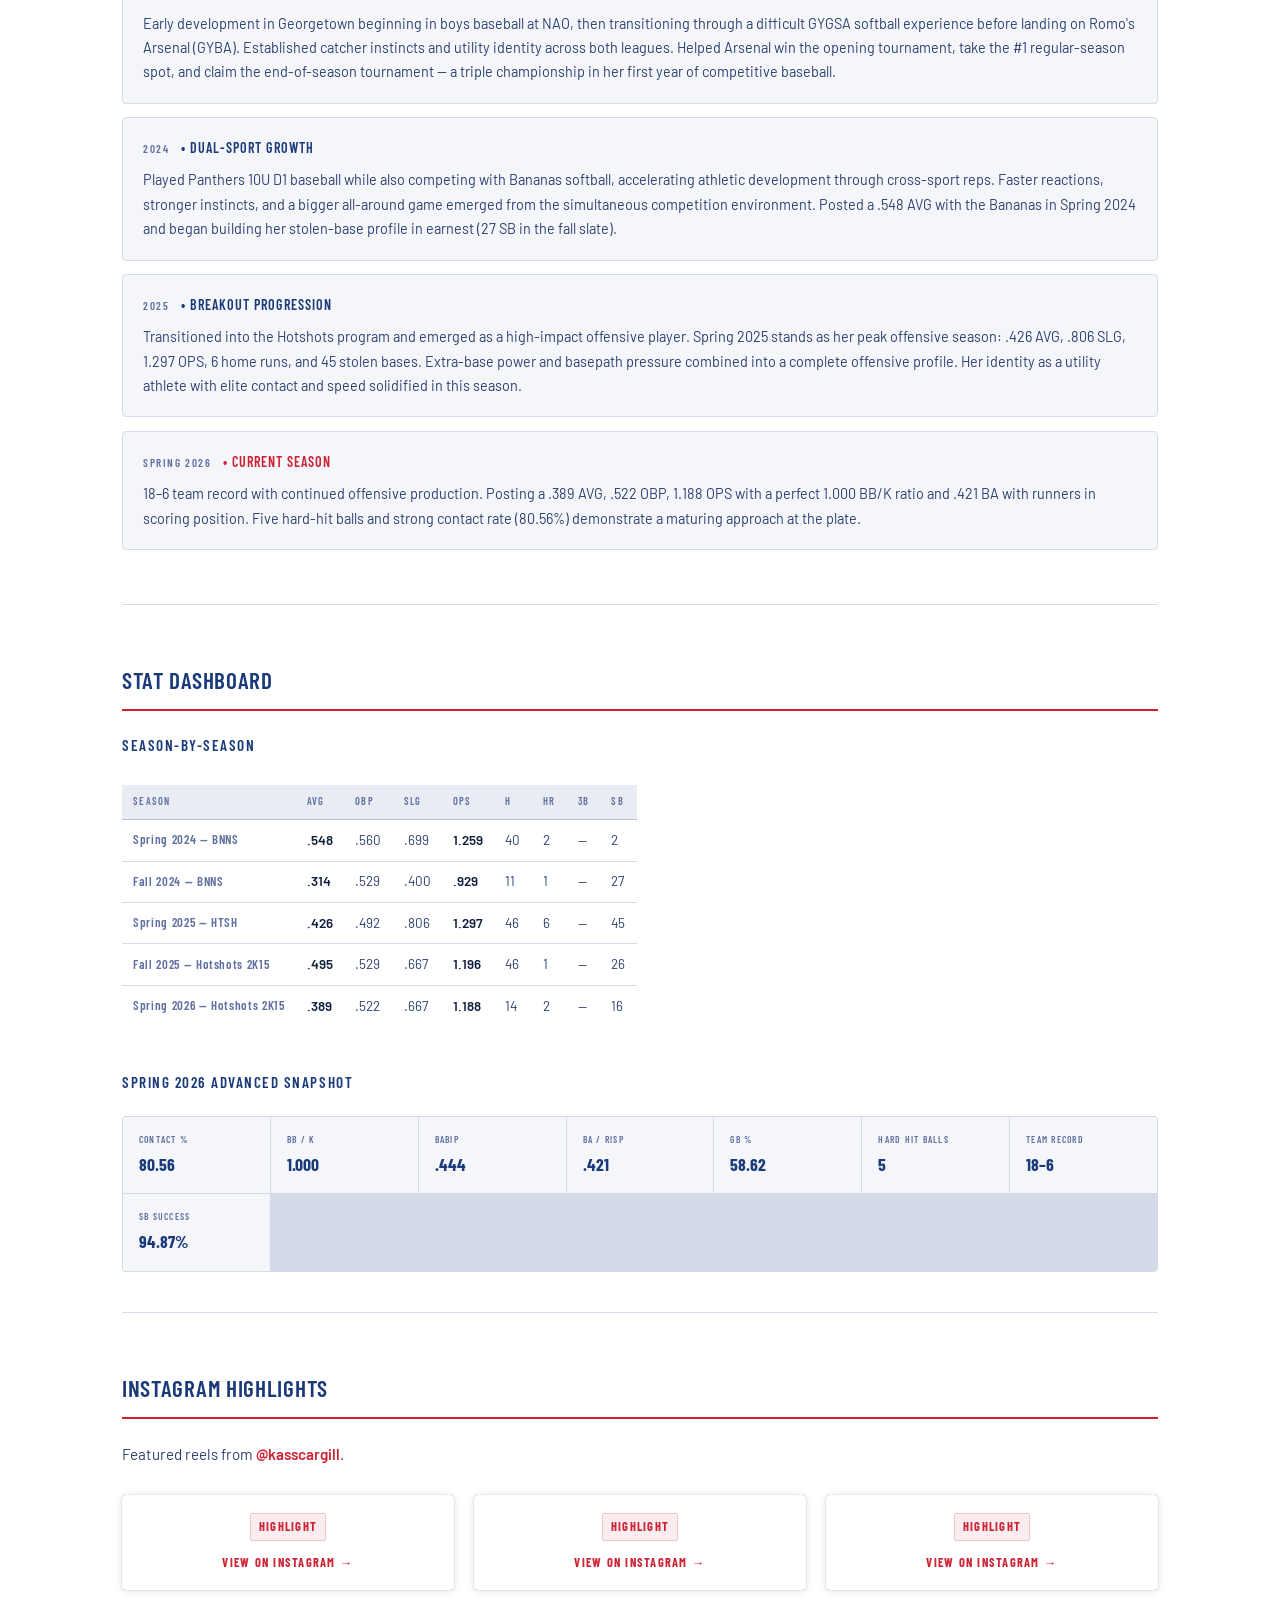
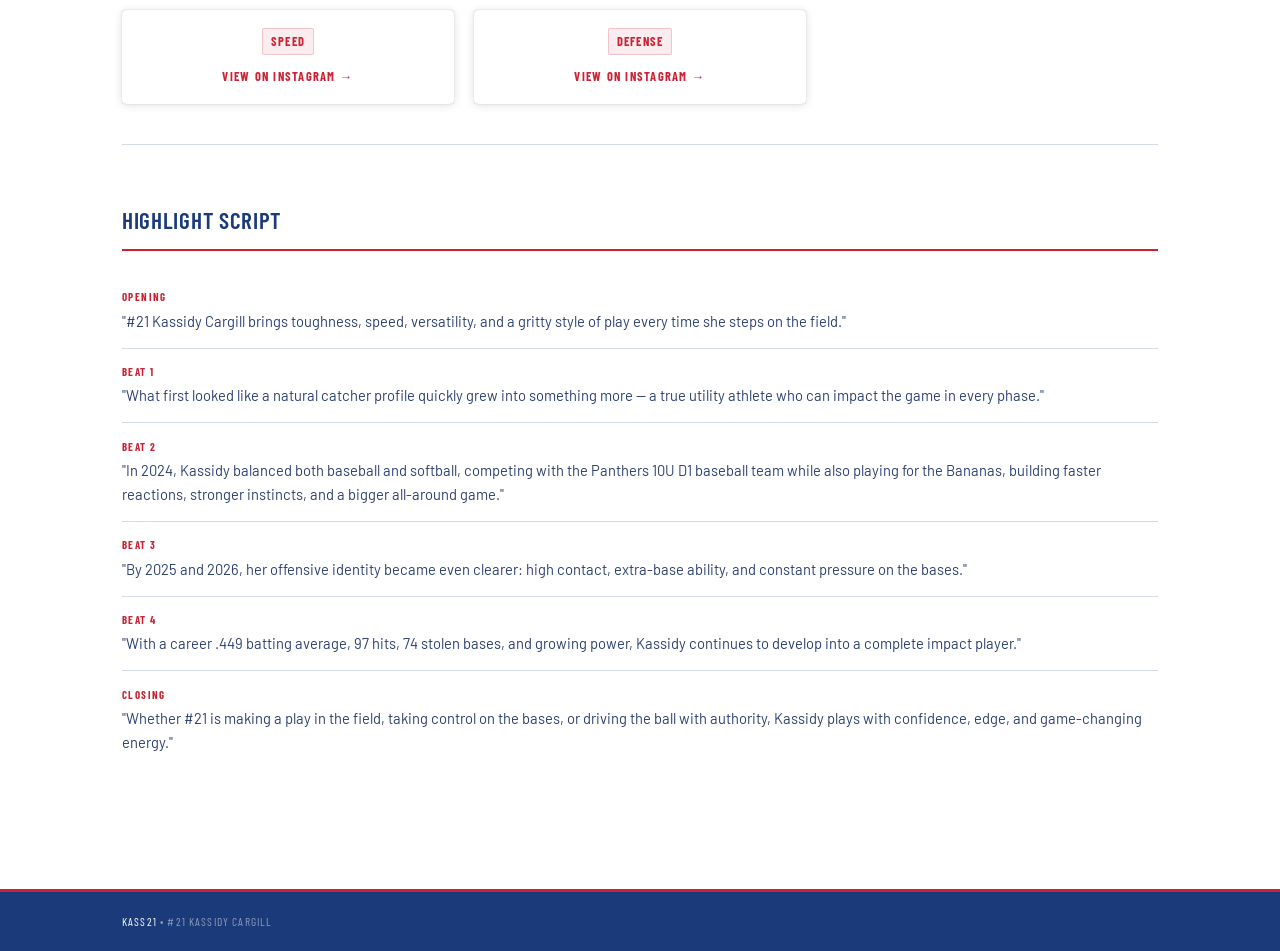
==== commit 590033e6: "Update index.html" ====
--- a/index.html
+++ b/index.html
@@ -117,17 +117,15 @@
     .ig-embed-tag { display: inline-block; background: var(--red-d); color: var(--red); border: 1px solid var(--red-b); font-weight: 700; font-size: 0.65rem; letter-spacing: 0.12em; text-transform: uppercase; padding: 1px 7px; border-radius: 2px; margin-right: 4px; }
 
 
-    /* ── TEAM USA FEATURE ── */
+        /* ── TEAM USA FEATURE ── */
     .usa-section {
       padding: 0;
       border-bottom: 1px solid var(--border);
     }
     .usa-header {
-      display: flex;
-      align-items: baseline;
-      gap: 1rem;
-      padding: 2.5rem 0 1.5rem;
-      flex-wrap: wrap;
+      max-width: 1100px;
+      margin: 0 auto;
+      padding: 2.5rem 2rem 1.5rem;
     }
     .usa-eyebrow {
       font-family: 'Barlow Condensed', sans-serif;
@@ -137,99 +135,42 @@
       text-transform: uppercase;
       color: var(--red);
     }
-    /* Hero portrait — full bleed feature card */
-    .usa-portrait-wrap {
+    /* Three-across photo row */
+    .usa-trio {
+      display: grid;
+      grid-template-columns: repeat(3, 1fr);
+      gap: 2px;
+      max-width: 1100px;
+      margin: 0 auto 0;
+    }
+    @media (max-width: 700px) { .usa-trio { grid-template-columns: 1fr; } }
+    .usa-trio-cell {
       position: relative;
-      border-radius: 4px;
+      background: var(--surf);
       overflow: hidden;
-      background: var(--blue);
-      margin-bottom: 1px;
-    }
-    .usa-portrait-wrap img {
+      border-radius: 2px;
+    }
+    .usa-trio-cell img {
       width: 100%;
-      max-width: 100%;
-      max-height: 380px;
+      height: 420px;
       object-fit: contain;
       object-position: top center;
       display: block;
-      margin: 0 auto;
-    }
-    .usa-portrait-badge {
-      position: absolute;
-      bottom: 0;
-      left: 0;
-      right: 0;
-      background: linear-gradient(to top, rgba(10,26,70,0.95) 0%, rgba(10,26,70,0.6) 60%, transparent 100%);
-      padding: 3rem 1.5rem 1.25rem;
-    }
-    .usa-portrait-title {
+      background: var(--surf2);
+    }
+    .usa-trio-caption {
+      background: var(--blue);
+      padding: 0.55rem 0.85rem;
       font-family: 'Barlow Condensed', sans-serif;
-      font-size: clamp(1.8rem, 5vw, 2.8rem);
-      font-weight: 700;
-      color: #ffffff;
-      line-height: 1;
-      letter-spacing: -0.01em;
-      margin-bottom: 0.3rem;
-    }
-    .usa-portrait-sub {
-      font-family: 'Barlow Condensed', sans-serif;
-      font-size: 0.8rem;
-      font-weight: 600;
-      letter-spacing: 0.14em;
-      text-transform: uppercase;
-      color: rgba(255,255,255,0.55);
-    }
-    .usa-portrait-tag {
-      display: inline-block;
-      background: var(--red);
-      color: #fff;
-      font-family: 'Barlow Condensed', sans-serif;
-      font-size: 0.65rem;
-      font-weight: 700;
-      letter-spacing: 0.14em;
-      text-transform: uppercase;
-      padding: 3px 10px;
-      border-radius: 2px;
-      margin-bottom: 0.6rem;
-    }
-    /* Two supporting photos */
-    .usa-duo {
-      display: grid;
-      grid-template-columns: 1fr 1fr;
-      gap: 1px;
-    }
-    @media (max-width: 500px) { .usa-duo { grid-template-columns: 1fr; } }
-    .usa-duo-cell {
-      position: relative;
-      background: var(--blue);
-      overflow: hidden;
-    }
-    .usa-duo-cell img {
-      width: 100%;
-      max-height: 320px;
-      object-fit: contain;
-      object-position: top center;
-      display: block;
-      background: var(--surf);
-    }
-
-    .usa-duo-caption {
-      position: absolute;
-      bottom: 0; left: 0; right: 0;
-      background: linear-gradient(to top, rgba(10,26,70,0.9) 0%, transparent 100%);
-      padding: 1.5rem 1rem 0.75rem;
-      font-family: 'Barlow Condensed', sans-serif;
-      font-size: 0.72rem;
+      font-size: 0.68rem;
       font-weight: 600;
       letter-spacing: 0.1em;
       text-transform: uppercase;
-      color: rgba(255,255,255,0.7);
-    }
-    .usa-duo-caption strong {
-      display: block;
-      font-size: 0.88rem;
+      color: rgba(255,255,255,0.6);
+    }
+    .usa-trio-caption strong {
       color: #fff;
-      margin-bottom: 1px;
+      margin-right: 0.35rem;
     }
 
     footer { background: var(--blue); border-top: 3px solid var(--red); }
@@ -281,39 +222,36 @@
 
 <!-- ── TEAM USA ── -->
   <section id="teamusa" class="usa-section">
-    <div class="usa-header" style="max-width:1100px;margin:0 auto;padding-left:2rem;padding-right:2rem;">
+    <div class="usa-header">
       <span class="usa-eyebrow">Team USA &nbsp;&bull;&nbsp; 10U &nbsp;&bull;&nbsp; 2026</span>
     </div>
 
-    <!-- Feature portrait -->
-    <div class="usa-portrait-wrap">
-      <img
-        src="usa-official-portrait-2026.jpeg"
-        alt="Kassidy Cargill — Team USA official portrait, #21, 10U, 2026. Standing at home plate with American flag backdrop."
-      />
-      <div class="usa-portrait-badge">
-        <div class="usa-portrait-tag">Made in USA</div>
-        <div class="usa-portrait-title">#21 Kassidy Cargill</div>
-        <div class="usa-portrait-sub">Team USA &nbsp;&bull;&nbsp; 10U &nbsp;&bull;&nbsp; 2026</div>
-      </div>
-    </div>
-
-    <!-- Duo row -->
-    <div class="usa-duo">
-      <div class="usa-duo-cell">
+    <div class="usa-trio">
+
+      <div class="usa-trio-cell">
+        <img
+          src="usa-official-portrait-2026.jpeg"
+          alt="Kassidy Cargill — Team USA official portrait #21, 10U 2026, American flag backdrop"
+        />
+        <div class="usa-trio-caption"><strong>Made in USA</strong>Official Portrait &bull; 2026</div>
+      </div>
+
+      <div class="usa-trio-cell">
         <img
           src="usa-night-ghost-bat.jpeg"
-          alt="Kassidy Cargill — night game photo in navy USA jersey with star-and-stripe sleeves, Ghost bat over shoulders at home plate."
+          alt="Kassidy Cargill — navy USA jersey with star-stripe sleeves, Ghost bat at home plate, night game"
         />
-        <div class="usa-duo-caption"><strong>Ghost Bat</strong>Night Game Ready</div>
-      </div>
-      <div class="usa-duo-cell">
+        <div class="usa-trio-caption"><strong>Ghost Bat</strong>Night Game Ready</div>
+      </div>
+
+      <div class="usa-trio-cell">
         <img
           src="usa-action-celebration.png"
-          alt="Kassidy Cargill — action celebration shot in USA uniform, mud-covered, exuberant, holding green bats."
+          alt="Kassidy Cargill — USA uniform, mud-covered celebration"
         />
-        <div class="usa-duo-caption"><strong>All Out</strong>That's the attitude</div>
-      </div>
+        <div class="usa-trio-caption"><strong>All Out</strong>That's the attitude</div>
+      </div>
+
     </div>
   </section>
 
@@ -555,4 +493,3 @@
 
 </body>
 </html>
-
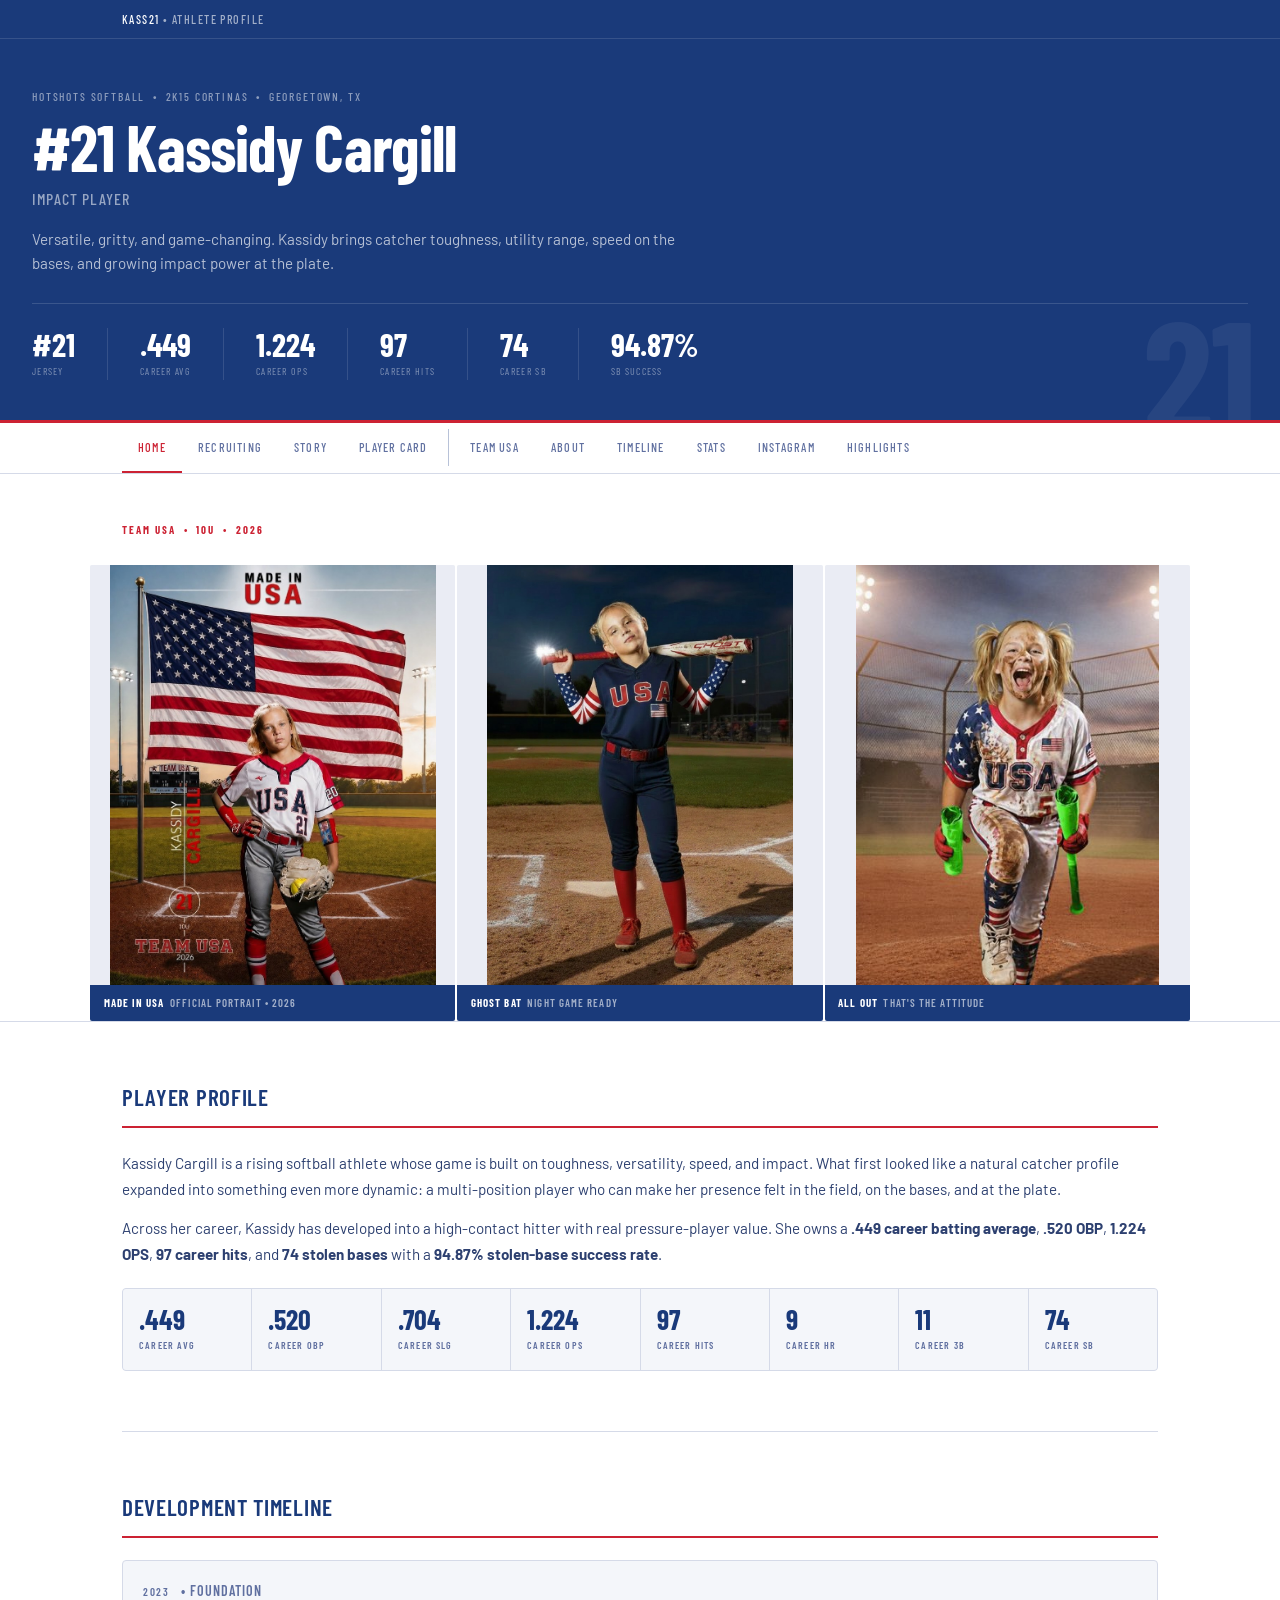
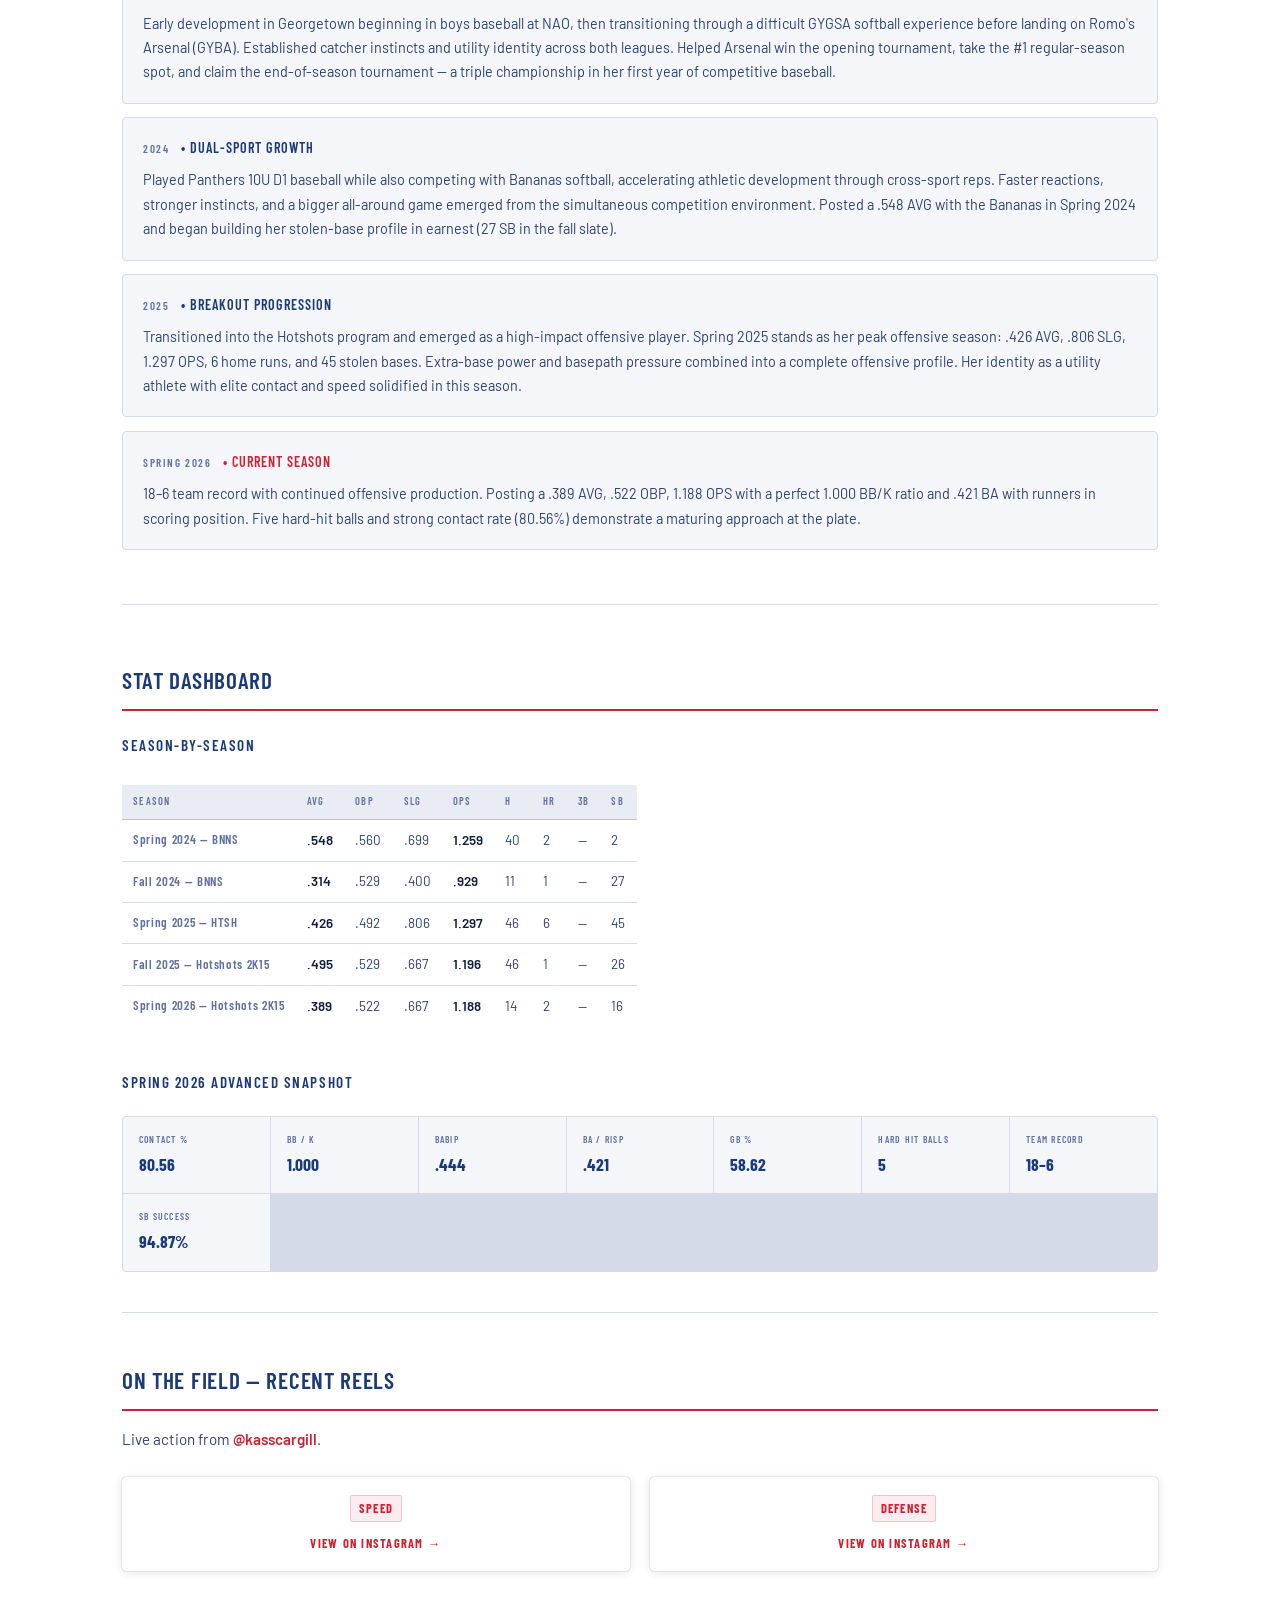
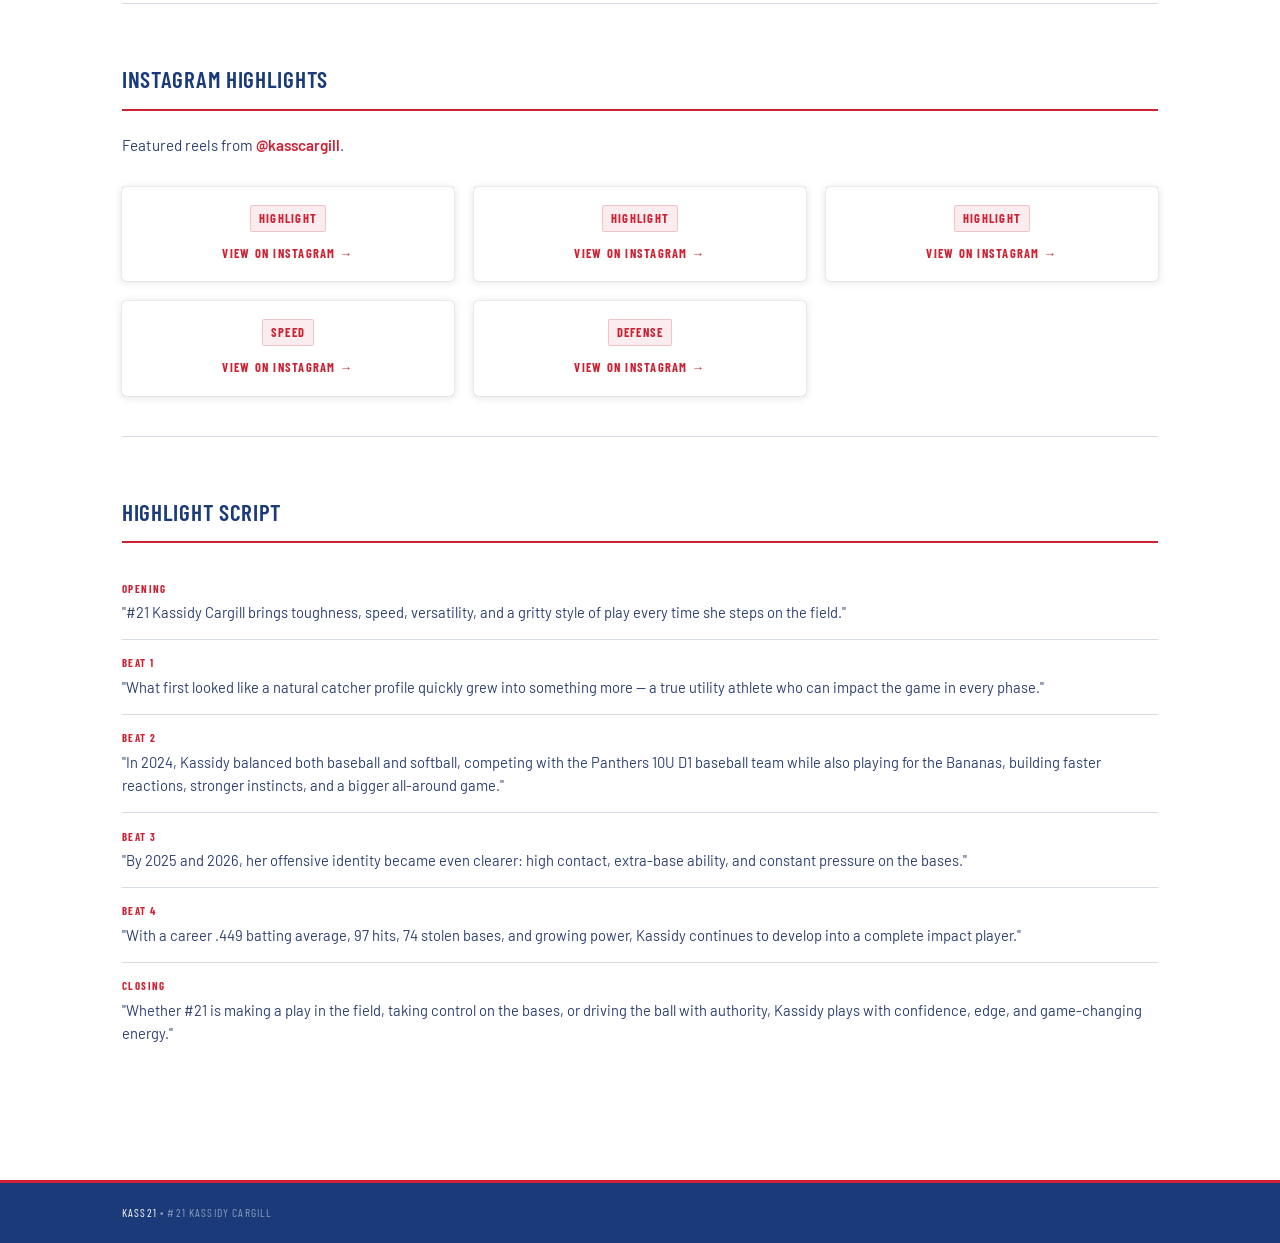
==== commit 0aca8610: "feat: add Instagram video embeds throughout all pages Agent-Logs-Url: https://github.com/jeremiah998" ====
--- a/index.html
+++ b/index.html
@@ -1,6 +1,14 @@
 <!DOCTYPE html>
 <html lang="en">
 <head>
+  <!-- Google tag (gtag.js) -->
+  <script async src="https://www.googletagmanager.com/gtag/js?id=G-GWGSGGMEQY"></script>
+  <script>
+    window.dataLayer = window.dataLayer || [];
+    function gtag(){dataLayer.push(arguments);}
+    gtag('js', new Date());
+    gtag('config', 'G-GWGSGGMEQY');
+  </script>
     <meta charset="UTF-8" />
   <meta name="viewport" content="width=device-width, initial-scale=1.0" />
   <meta name="description" content="#21 Kassidy Cargill — Hotshots Softball, 2K15 Cortinas. .449 career AVG, 1.224 OPS, 74 stolen bases. Georgetown, TX." />
@@ -371,6 +379,44 @@
     </div>
   </section>
 
+  <!-- ── INLINE REELS ── -->
+  <section style="padding:3rem 0 2rem; border-bottom:1px solid var(--border);">
+    <h2 style="margin-bottom:1rem;">On the Field — Recent Reels</h2>
+    <p style="margin-bottom:1.5rem;">Live action from <a href="https://instagram.com/kasscargill" style="color:var(--red);text-decoration:none;font-weight:600;" target="_blank">@kasscargill</a>.</p>
+    <div class="ig-embed-grid" style="grid-template-columns:repeat(2,1fr);">
+      <div class="ig-embed-wrap">
+        <blockquote
+          class="instagram-media"
+          data-instgrm-captioned
+          data-instgrm-permalink="https://www.instagram.com/reel/DV9rFiwAPoj/?utm_source=ig_embed&amp;utm_campaign=loading"
+          data-instgrm-version="14"
+          style="background:#FFF;border:0;border-radius:4px;box-shadow:0 0 1px 0 rgba(0,0,0,0.4),0 1px 10px 0 rgba(0,0,0,0.12);margin:0;padding:0;width:100%;">
+          <div style="padding:16px;text-align:center;">
+            <a href="https://www.instagram.com/reel/DV9rFiwAPoj/" target="_blank" style="color:var(--red);font-family:'Barlow Condensed',sans-serif;font-size:0.78rem;font-weight:700;letter-spacing:0.1em;text-transform:uppercase;text-decoration:none;">
+              <span style="display:inline-block;background:var(--red-d);border:1px solid var(--red-b);padding:2px 8px;border-radius:2px;margin-bottom:6px;">Speed</span><br/>
+              View on Instagram &rarr;
+            </a>
+          </div>
+        </blockquote>
+      </div>
+      <div class="ig-embed-wrap">
+        <blockquote
+          class="instagram-media"
+          data-instgrm-captioned
+          data-instgrm-permalink="https://www.instagram.com/reel/DVEUSjmAOhD/?utm_source=ig_embed&amp;utm_campaign=loading"
+          data-instgrm-version="14"
+          style="background:#FFF;border:0;border-radius:4px;box-shadow:0 0 1px 0 rgba(0,0,0,0.4),0 1px 10px 0 rgba(0,0,0,0.12);margin:0;padding:0;width:100%;">
+          <div style="padding:16px;text-align:center;">
+            <a href="https://www.instagram.com/reel/DVEUSjmAOhD/" target="_blank" style="color:var(--red);font-family:'Barlow Condensed',sans-serif;font-size:0.78rem;font-weight:700;letter-spacing:0.1em;text-transform:uppercase;text-decoration:none;">
+              <span style="display:inline-block;background:var(--red-d);border:1px solid var(--red-b);padding:2px 8px;border-radius:2px;margin-bottom:6px;">Defense</span><br/>
+              View on Instagram &rarr;
+            </a>
+          </div>
+        </blockquote>
+      </div>
+    </div>
+  </section>
+
       <section id="instagram">
     <h2>Instagram Highlights</h2>
     <p style="margin-bottom:1.75rem;">
